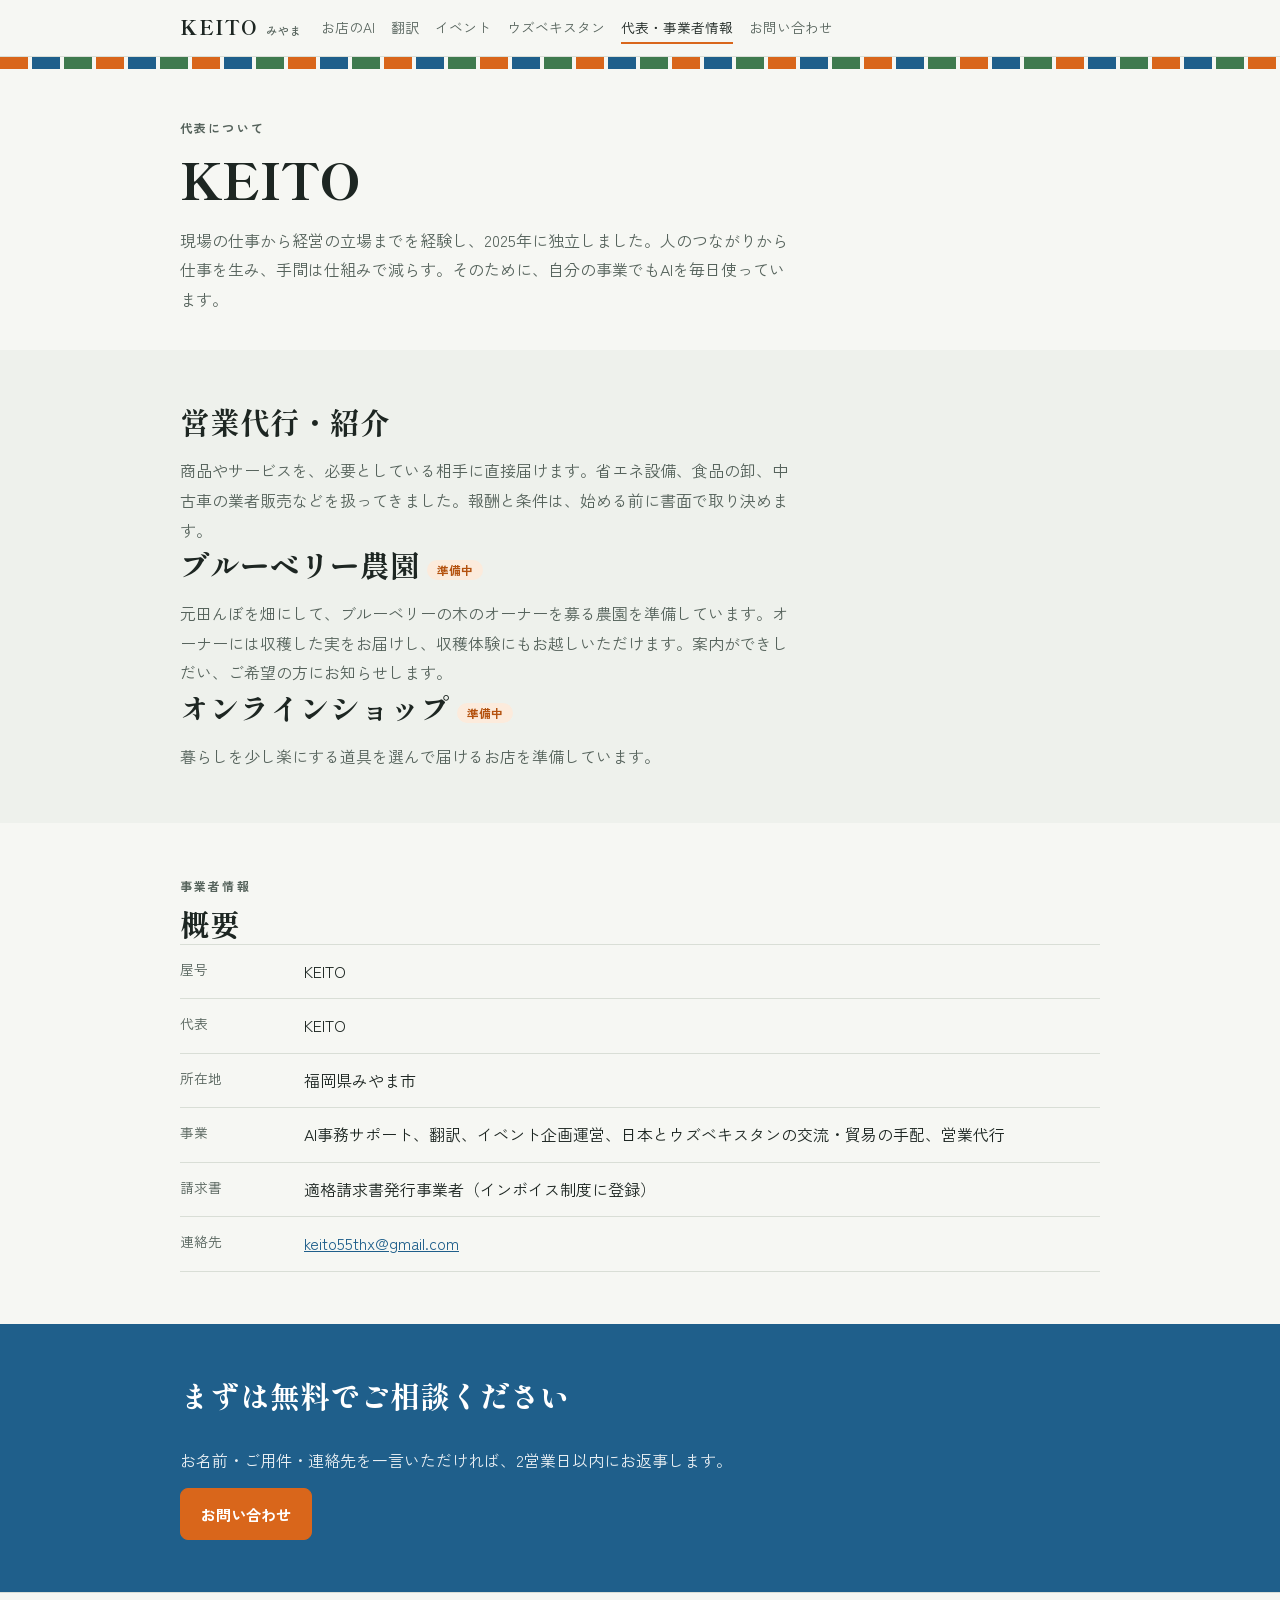
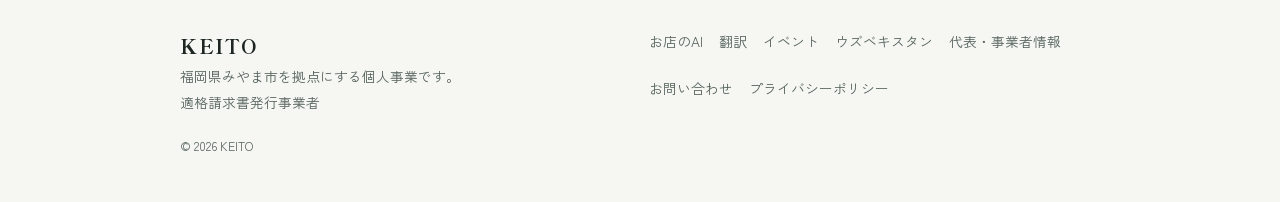
==== about/index.html @ c3bc124b "KEITO 公式サイトを公開（9ページ） Co-Authored-By: Claude Opus 5.5 <noreply@anthropic.com> Claude-Session: https:/" ====
<!doctype html>
<html lang="ja">
<head>
<meta charset="utf-8">
<meta name="viewport" content="width=device-width,initial-scale=1,viewport-fit=cover">
<title>代表・事業者情報 ｜ KEITO</title>
<meta name="claude:viewport-fit-sides" content="cover">
<meta name="description" content="KEITO（福岡県みやま市）の代表紹介と事業者情報。営業代行・紹介、準備中のブルーベリー農園とオンラインショップについて。">
<link rel="canonical" href="https://keito55thx-ai.github.io/about/">
<meta property="og:type" content="website">
<meta property="og:site_name" content="KEITO">
<meta property="og:title" content="代表・事業者情報 ｜ KEITO">
<meta property="og:description" content="KEITO（福岡県みやま市）の代表紹介と事業者情報。営業代行・紹介、準備中のブルーベリー農園とオンラインショップについて。">
<meta property="og:url" content="https://keito55thx-ai.github.io/about/">
<meta property="og:image" content="https://keito55thx-ai.github.io/assets/ogp.png">
<meta property="og:locale" content="ja_JP">
<meta name="twitter:card" content="summary_large_image">
<meta name="theme-color" content="#f6f7f3" media="(prefers-color-scheme: light)">
<meta name="theme-color" content="#141a17" media="(prefers-color-scheme: dark)">
<link rel="icon" href="../assets/favicon.svg" type="image/svg+xml">
<link rel="apple-touch-icon" href="../assets/apple-touch-icon.png">
<link rel="preconnect" href="https://fonts.googleapis.com">
<link rel="preconnect" href="https://fonts.gstatic.com" crossorigin>
<link rel="stylesheet" href="https://fonts.googleapis.com/css2?family=Shippori+Mincho+B1:wght@600;800&family=Zen+Kaku+Gothic+New:wght@400;500;700&display=swap">
<link rel="stylesheet" href="../assets/style.css">

</head>
<body>
<a class="skip" href="#main">本文へ</a>
<header class="bar gut"><div class="inner">
  <a class="logo" href="../">KEITO<span>みやま</span></a>
  <nav aria-label="サイトの案内"><a href="../ai/">お店のAI</a><a href="../translation/">翻訳</a><a href="../event/">イベント</a><a href="../uzbekistan/">ウズベキスタン</a><a href="../about/" aria-current="page">代表・事業者情報</a><a href="../contact/">お問い合わせ</a></nav>
</div></header>
<div class="band" aria-hidden="true"></div>
<main id="main">
<section class="pagehead"><div class="gut"><div class="inner"><p class="eyebrow">代表について</p><h1>KEITO</h1><p class="lead">現場の仕事から経営の立場までを経験し、2025年に独立しました。人のつながりから仕事を生み、手間は仕組みで減らす。そのために、自分の事業でもAIを毎日使っています。</p></div></div></section><section class="sec-alt"><div class="gut"><div class="inner"><h2 id="sales">営業代行・紹介</h2><p class="lead">商品やサービスを、必要としている相手に直接届けます。省エネ設備、食品の卸、中古車の業者販売などを扱ってきました。報酬と条件は、始める前に書面で取り決めます。</p><h2 id="farm">ブルーベリー農園 <span class="chip soon">準備中</span></h2><p class="lead">元田んぼを畑にして、ブルーベリーの木のオーナーを募る農園を準備しています。オーナーには収穫した実をお届けし、収穫体験にもお越しいただけます。案内ができしだい、ご希望の方にお知らせします。</p><h2 id="shop">オンラインショップ <span class="chip soon">準備中</span></h2><p class="lead">暮らしを少し楽にする道具を選んで届けるお店を準備しています。</p></div></div></section><section><div class="gut"><div class="inner"><p class="eyebrow">事業者情報</p><h2>概要</h2><dl class="table"><div><dt>屋号</dt><dd>KEITO</dd></div><div><dt>代表</dt><dd>KEITO</dd></div><div><dt>所在地</dt><dd>福岡県みやま市</dd></div><div><dt>事業</dt><dd>AI事務サポート、翻訳、イベント企画運営、日本とウズベキスタンの交流・貿易の手配、営業代行</dd></div><div><dt>請求書</dt><dd>適格請求書発行事業者（インボイス制度に登録）</dd></div><div><dt>連絡先</dt><dd><a href="mailto:keito55thx@gmail.com?subject=%E3%81%8A%E5%95%8F%E3%81%84%E5%90%88%E3%82%8F%E3%81%9B">keito55thx@gmail.com</a></dd></div></dl></div></div></section><section class="sec-cta"><div class="gut"><div class="inner"><div class="cta"><h2>まずは無料でご相談ください</h2><p>お名前・ご用件・連絡先を一言いただければ、2営業日以内にお返事します。</p><a class="btn solid" href="../contact/">お問い合わせ</a></div></div></div></section>
</main>
<footer class="foot gut"><div class="inner">
  <div class="foot-grid">
    <div><p class="foot-logo">KEITO</p><p>福岡県みやま市を拠点にする個人事業です。<br>適格請求書発行事業者</p></div>
    <nav aria-label="フッターの案内"><a href="../ai/">お店のAI</a><a href="../translation/">翻訳</a><a href="../event/">イベント</a><a href="../uzbekistan/">ウズベキスタン</a><a href="../about/" aria-current="page">代表・事業者情報</a><a href="../contact/">お問い合わせ</a><a href="../privacy/">プライバシーポリシー</a></nav>
  </div>
  <p class="copy">© 2026 KEITO</p>
</div></footer>
</body>
</html>
---- assets/style.css ----
/* Layout: 片側に寄せた読み物の列。上に三色の帯（みかん・タイルの青・葉）、事業ごとにページを分ける */
:root{
  --paper:#f6f7f3; --surface:#ffffff; --alt:#eef1ec; --ink:#1d2622; --muted:#56635c; --line:#d9ded6;
  --mikan:#d9661b; --mikan-ink:#b4520f; --mikan-soft:#fcebdc; --tile:#1f5f8b; --tile-soft:#e2edf5; --leaf:#3f7a4e;
  --font-display:"Shippori Mincho B1","Hiragino Mincho ProN","Yu Mincho",serif;
  --font-body:"Zen Kaku Gothic New","Hiragino Sans","Noto Sans JP",system-ui,sans-serif;
}
@media (prefers-color-scheme: dark){:root:not([data-theme="light"]){
  --paper:#141a17; --surface:#1c2420; --alt:#18201c; --ink:#e9eee9; --muted:#a3b0a8; --line:#2e3a34;
  --mikan:#f39248; --mikan-ink:#f6a465; --mikan-soft:#3a2716; --tile:#7db3dd; --tile-soft:#1a2a37; --leaf:#7fbf8e; color-scheme:dark}}
:root[data-theme="dark"]{
  --paper:#141a17; --surface:#1c2420; --alt:#18201c; --ink:#e9eee9; --muted:#a3b0a8; --line:#2e3a34;
  --mikan:#f39248; --mikan-ink:#f6a465; --mikan-soft:#3a2716; --tile:#7db3dd; --tile-soft:#1a2a37; --leaf:#7fbf8e; color-scheme:dark}
*,*::before,*::after{box-sizing:border-box}
:root{padding-top:env(safe-area-inset-top,0px);padding-bottom:env(safe-area-inset-bottom,0px)}
html{scroll-behavior:smooth;-webkit-text-size-adjust:100%}
@media (prefers-reduced-motion:reduce){html{scroll-behavior:auto}}
body{margin:0;background:var(--paper);color:var(--ink);font-family:var(--font-body);font-size:16px;line-height:1.85}
img{max-width:100%;height:auto}
.gut{padding-left:max(16px,env(safe-area-inset-left,0px));padding-right:max(16px,env(safe-area-inset-right,0px))}
.inner{max-width:920px;margin:0 auto}
h1,h2,h3{font-family:var(--font-display);font-weight:800;text-wrap:balance;margin:0;line-height:1.35}
h1{font-size:clamp(1.9rem,6.2vw,3.1rem)}
h2{font-size:clamp(1.35rem,4.2vw,1.85rem)}
h3{font-size:1.1rem}
p{margin:0}
a{color:var(--tile)}
a:focus-visible,summary:focus-visible{outline:2px solid var(--mikan);outline-offset:3px;border-radius:4px}
.skip{position:absolute;left:-9999px}
.skip:focus{left:16px;top:16px;z-index:20;background:var(--surface);padding:8px 12px}
.eyebrow{font-size:.75rem;letter-spacing:.18em;font-weight:700;color:var(--muted);margin-bottom:6px}
.lead{max-width:38em;color:var(--muted);margin-top:14px}
.note{font-size:.84rem;color:var(--muted);margin-top:10px}
/* bar */
.bar{position:sticky;top:env(safe-area-inset-top,0px);z-index:5;background:var(--paper);border-bottom:1px solid var(--line)}
body::before{content:"";position:fixed;inset:0 0 auto;height:env(safe-area-inset-top,0px);z-index:10;background:var(--paper)}
.bar .inner{display:flex;align-items:center;gap:18px;padding-block:10px;overflow-x:auto;scrollbar-width:none}
.bar .inner::-webkit-scrollbar{display:none}
.logo{font-family:var(--font-display);font-weight:800;font-size:1.2rem;letter-spacing:.08em;color:var(--ink);text-decoration:none;white-space:nowrap}
.logo span{font-family:var(--font-body);font-size:.68rem;letter-spacing:.12em;color:var(--muted);margin-left:8px;font-weight:500}
.bar nav{display:flex;gap:16px;font-size:.86rem;white-space:nowrap}
.bar nav a{color:var(--muted);text-decoration:none;padding-block:4px}
.bar nav a[aria-current="page"]{color:var(--ink);box-shadow:inset 0 -2px 0 var(--mikan)}
.band{height:12px;background:repeating-linear-gradient(90deg,var(--mikan) 0 28px,var(--paper) 28px 32px,var(--tile) 32px 60px,var(--paper) 60px 64px,var(--leaf) 64px 92px,var(--paper) 92px 96px)}
/* sections */
section{padding-block:52px}
.sec-alt{background:var(--alt)}
section h2+*{margin-top:18px}
.hero{padding-block:56px 48px}
.hero h1 .m{color:var(--mikan)}
.hero h1 .t{color:var(--tile)}
.actions{display:flex;flex-wrap:wrap;gap:10px;margin-top:26px}
.btn{display:inline-flex;align-items:center;justify-content:center;gap:6px;font-weight:700;font-size:.95rem;text-decoration:none;border:1.5px solid var(--mikan-ink);color:var(--mikan-ink);background:transparent;border-radius:8px;padding:11px 20px;min-height:44px}
.btn.solid{background:var(--mikan);border-color:var(--mikan);color:#fff}
@media (prefers-color-scheme: dark){:root:not([data-theme="light"]) .btn.solid{color:#1b1209}}
:root[data-theme="dark"] .btn.solid{color:#1b1209}
.btn.wide{width:100%;justify-content:flex-start;background:var(--surface)}
.facts{display:grid;grid-template-columns:repeat(3,minmax(0,1fr));gap:10px;margin:34px 0 0;max-width:640px}
.facts div{border-top:2px solid var(--ink);padding-top:8px;min-width:0}
.facts dt{font-size:.72rem;letter-spacing:.12em;color:var(--muted);font-weight:700}
.facts dd{margin:2px 0 0;font-weight:700;font-size:.95rem}
@media (max-width:420px){.facts{grid-template-columns:1fr}}
.pagehead{padding-block:48px 36px}
/* cards */
.cards{display:grid;grid-template-columns:repeat(auto-fit,minmax(min(100%,270px),1fr));gap:12px}
.card{display:flex;flex-direction:column;gap:8px;text-decoration:none;color:var(--ink);background:var(--surface);border:1px solid var(--line);border-radius:12px;padding:20px 18px;min-width:0;transition:border-color .2s,transform .2s}
.card:hover{border-color:var(--mikan)}
@media (prefers-reduced-motion:no-preference){.card:hover{transform:translateY(-2px)}}
.card .no{font-family:var(--font-display);font-weight:800;color:var(--mikan);font-size:1rem}
.card p{color:var(--muted);font-size:.92rem;flex:1}
.chip{display:inline-block;width:fit-content;font-size:.74rem;font-weight:700;border-radius:99px;padding:2px 10px;background:var(--tile-soft);color:var(--tile)}
.chip.soon{background:var(--mikan-soft);color:var(--mikan-ink);font-family:var(--font-body);vertical-align:middle}
/* steps */
.steps{list-style:none;margin:0;padding:0;display:grid;gap:10px;counter-reset:s;grid-template-columns:repeat(auto-fit,minmax(min(100%,200px),1fr))}
.steps li{counter-increment:s;background:var(--surface);border:1px solid var(--line);border-radius:10px;padding:16px;display:flex;flex-direction:column;gap:4px;min-width:0}
.steps li::before{content:counter(s);font-family:var(--font-display);font-weight:800;color:var(--tile);font-size:1.3rem;line-height:1}
.steps span{color:var(--muted);font-size:.9rem}
/* news */
.news{list-style:none;margin:0;padding:0}
.news li{display:grid;grid-template-columns:7.5em 1fr;gap:12px;padding:12px 0;border-bottom:1px solid var(--line)}
.news time{font-variant-numeric:tabular-nums;color:var(--muted);font-size:.9rem}
@media (max-width:420px){.news li{grid-template-columns:1fr;gap:0}}
/* points */
.points{list-style:none;margin:0;padding:0;display:grid;gap:10px;grid-template-columns:repeat(auto-fit,minmax(min(100%,250px),1fr))}
.points li{background:var(--surface);border:1px solid var(--line);border-radius:10px;padding:16px 18px;min-width:0}
.points li strong{display:block;margin-bottom:2px}
.tags{list-style:none;margin:0;padding:0;display:flex;flex-wrap:wrap;gap:8px}
.tags li{border:1px solid var(--line);background:var(--surface);border-radius:99px;padding:6px 16px;font-weight:700}
/* ledger */
.ledger-wrap{overflow-x:auto}
.ledger{width:100%;border-collapse:collapse;font-size:.93rem;background:var(--surface);border-radius:10px}
.ledger th,.ledger td{text-align:left;padding:12px 10px;border-bottom:1px solid var(--line);vertical-align:top}
.ledger th{font-size:.72rem;letter-spacing:.1em;color:var(--muted);font-weight:700}
.ledger td.yen{white-space:nowrap;font-variant-numeric:tabular-nums;font-weight:700}
.ledger td:first-child{font-weight:700;min-width:8em}
/* faq */
.faq{display:grid;gap:8px}
.faq details{background:var(--surface);border:1px solid var(--line);border-radius:10px;padding:14px 16px}
.faq summary{cursor:pointer;font-weight:700}
.faq p{margin-top:8px;color:var(--muted)}
/* split / box */
.split{display:grid;gap:12px;grid-template-columns:repeat(auto-fit,minmax(min(100%,280px),1fr))}
.box{background:var(--surface);border:1px solid var(--line);border-radius:12px;padding:20px 18px;display:flex;flex-direction:column;gap:10px;min-width:0}
.next h2{font-size:clamp(1.5rem,5vw,2.2rem)}
.ru{display:grid;gap:12px}
/* tables */
.table{margin:0;display:grid;border-top:1px solid var(--line)}
.table div{display:grid;grid-template-columns:7em 1fr;gap:12px;padding:12px 0;border-bottom:1px solid var(--line)}
.table dt{color:var(--muted);font-size:.86rem}
.table dd{margin:0;min-width:0;overflow-wrap:anywhere}
.buttons{display:grid;gap:8px;margin-bottom:26px}
.prose{max-width:40em;display:grid;gap:10px}
.prose h2{font-size:1.1rem;margin-top:12px}
/* cta */
.sec-cta{background:var(--tile);color:#fff}
.cta{display:grid;gap:12px}
.cta p{opacity:.9}
.sec-cta .btn.solid{width:fit-content}
@media (prefers-color-scheme: dark){:root:not([data-theme="light"]) .sec-cta{background:var(--tile-soft);color:var(--ink)}}
:root[data-theme="dark"] .sec-cta{background:var(--tile-soft);color:var(--ink)}
/* footer */
.foot{padding-block:36px 44px;border-top:1px solid var(--line);font-size:.86rem;color:var(--muted)}
.foot-grid{display:grid;gap:18px;grid-template-columns:repeat(auto-fit,minmax(min(100%,260px),1fr))}
.foot-logo{font-family:var(--font-display);font-weight:800;font-size:1.2rem;color:var(--ink);letter-spacing:.08em}
.foot nav{display:flex;flex-wrap:wrap;gap:8px 16px}
.foot nav a{color:var(--muted);text-decoration:none}
.copy{margin-top:20px;font-size:.78rem}
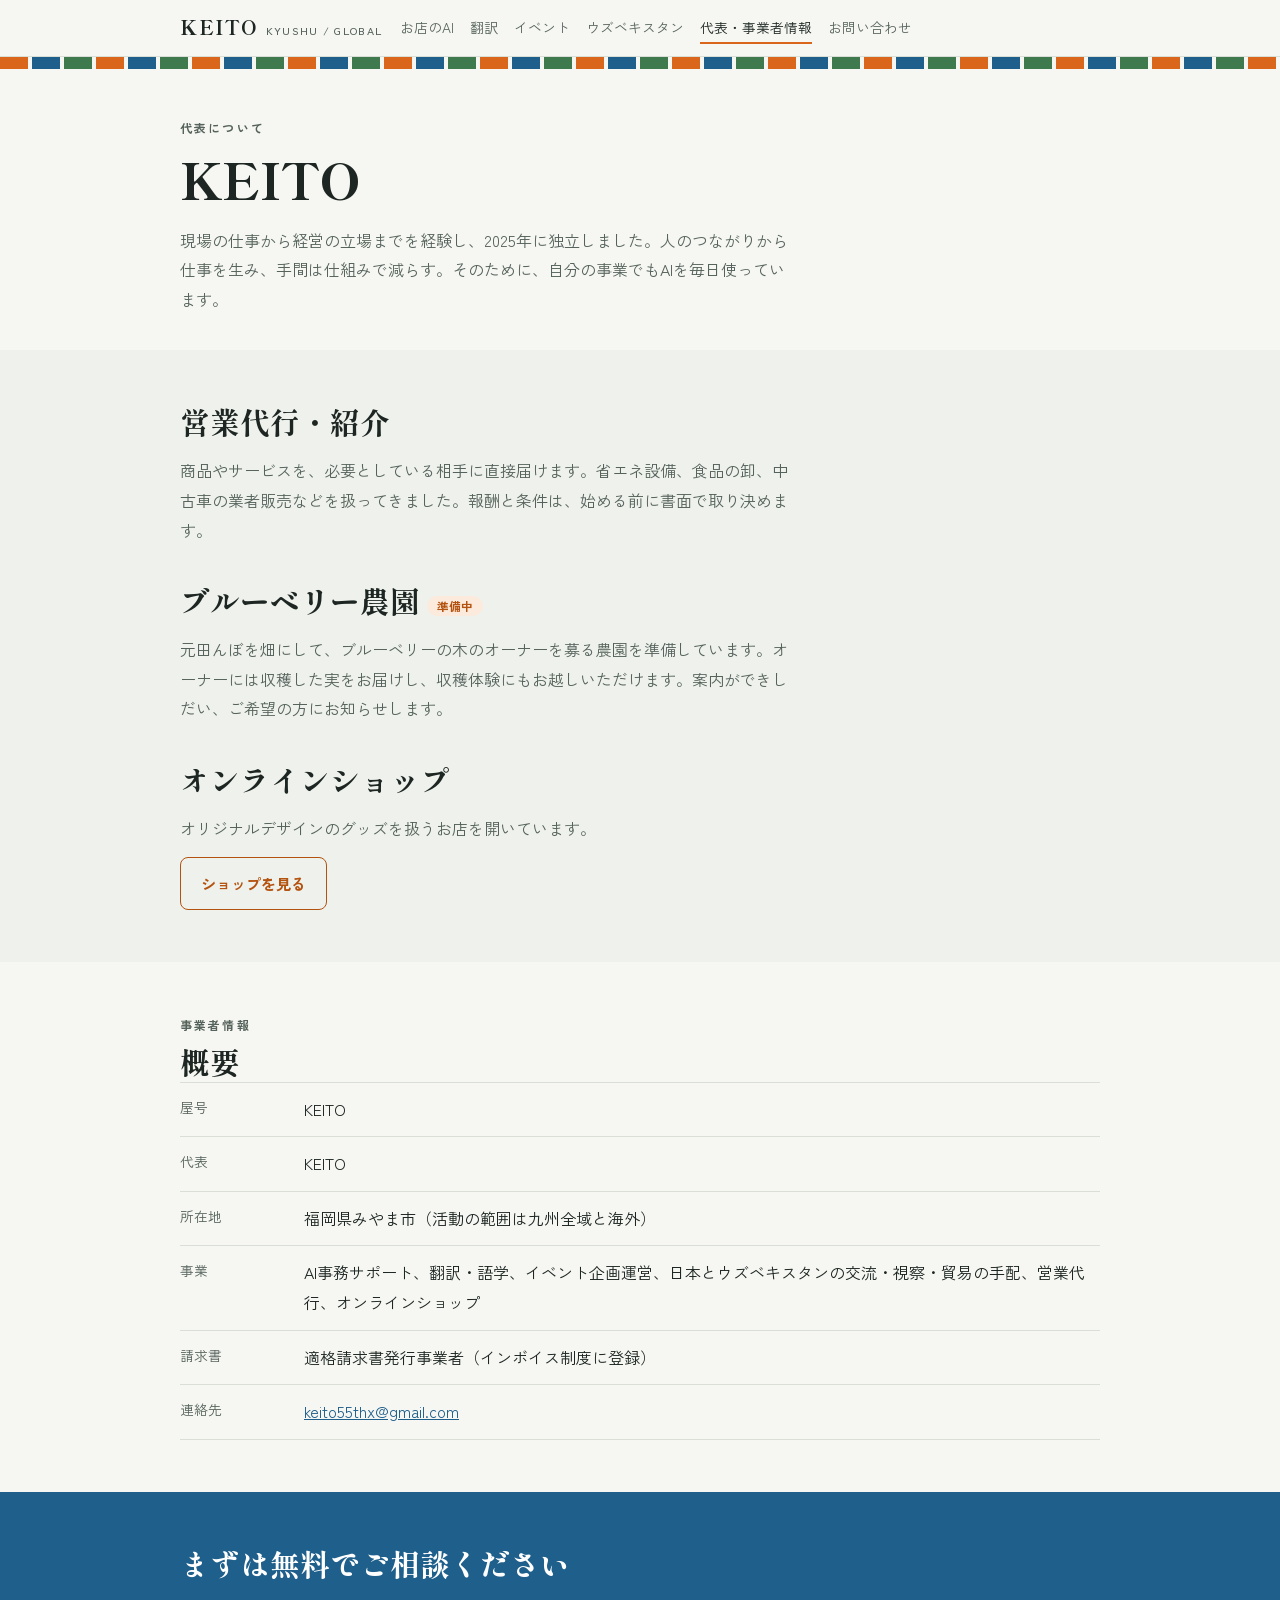
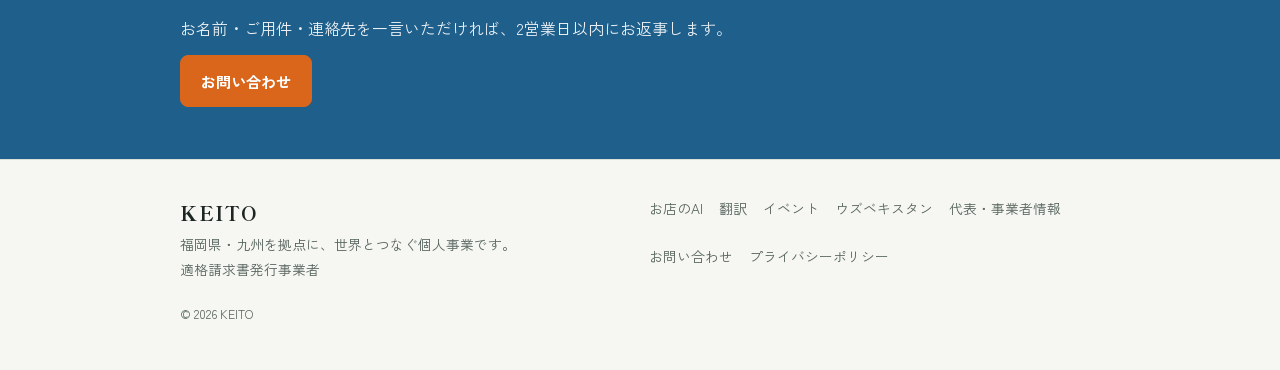
==== commit 8b67c0fa: "ホームページ更新: KEITO KYUSHU/GLOBAL、拠点を福岡県／九州に、オンラインショップ連携、ウズベキスタン現地視察・観光、韓国語・ポルトガル語と語学キット・オンライン講師、AI事務の対応" ====
--- a/about/index.html
+++ b/about/index.html
@@ -5,12 +5,12 @@
 <meta name="viewport" content="width=device-width,initial-scale=1,viewport-fit=cover">
 <title>代表・事業者情報 ｜ KEITO</title>
 <meta name="claude:viewport-fit-sides" content="cover">
-<meta name="description" content="KEITO（福岡県みやま市）の代表紹介と事業者情報。営業代行・紹介、準備中のブルーベリー農園とオンラインショップについて。">
+<meta name="description" content="KEITO（福岡県・九州）の代表紹介と事業者情報。営業代行・紹介、準備中のブルーベリー農園、オンラインショップについて。">
 <link rel="canonical" href="https://keito55thx-ai.github.io/about/">
 <meta property="og:type" content="website">
 <meta property="og:site_name" content="KEITO">
 <meta property="og:title" content="代表・事業者情報 ｜ KEITO">
-<meta property="og:description" content="KEITO（福岡県みやま市）の代表紹介と事業者情報。営業代行・紹介、準備中のブルーベリー農園とオンラインショップについて。">
+<meta property="og:description" content="KEITO（福岡県・九州）の代表紹介と事業者情報。営業代行・紹介、準備中のブルーベリー農園、オンラインショップについて。">
 <meta property="og:url" content="https://keito55thx-ai.github.io/about/">
 <meta property="og:image" content="https://keito55thx-ai.github.io/assets/ogp.png">
 <meta property="og:locale" content="ja_JP">
@@ -28,16 +28,16 @@
 <body>
 <a class="skip" href="#main">本文へ</a>
 <header class="bar gut"><div class="inner">
-  <a class="logo" href="../">KEITO<span>みやま</span></a>
+  <a class="logo" href="../">KEITO<span>KYUSHU / GLOBAL</span></a>
   <nav aria-label="サイトの案内"><a href="../ai/">お店のAI</a><a href="../translation/">翻訳</a><a href="../event/">イベント</a><a href="../uzbekistan/">ウズベキスタン</a><a href="../about/" aria-current="page">代表・事業者情報</a><a href="../contact/">お問い合わせ</a></nav>
 </div></header>
 <div class="band" aria-hidden="true"></div>
 <main id="main">
-<section class="pagehead"><div class="gut"><div class="inner"><p class="eyebrow">代表について</p><h1>KEITO</h1><p class="lead">現場の仕事から経営の立場までを経験し、2025年に独立しました。人のつながりから仕事を生み、手間は仕組みで減らす。そのために、自分の事業でもAIを毎日使っています。</p></div></div></section><section class="sec-alt"><div class="gut"><div class="inner"><h2 id="sales">営業代行・紹介</h2><p class="lead">商品やサービスを、必要としている相手に直接届けます。省エネ設備、食品の卸、中古車の業者販売などを扱ってきました。報酬と条件は、始める前に書面で取り決めます。</p><h2 id="farm">ブルーベリー農園 <span class="chip soon">準備中</span></h2><p class="lead">元田んぼを畑にして、ブルーベリーの木のオーナーを募る農園を準備しています。オーナーには収穫した実をお届けし、収穫体験にもお越しいただけます。案内ができしだい、ご希望の方にお知らせします。</p><h2 id="shop">オンラインショップ <span class="chip soon">準備中</span></h2><p class="lead">暮らしを少し楽にする道具を選んで届けるお店を準備しています。</p></div></div></section><section><div class="gut"><div class="inner"><p class="eyebrow">事業者情報</p><h2>概要</h2><dl class="table"><div><dt>屋号</dt><dd>KEITO</dd></div><div><dt>代表</dt><dd>KEITO</dd></div><div><dt>所在地</dt><dd>福岡県みやま市</dd></div><div><dt>事業</dt><dd>AI事務サポート、翻訳、イベント企画運営、日本とウズベキスタンの交流・貿易の手配、営業代行</dd></div><div><dt>請求書</dt><dd>適格請求書発行事業者（インボイス制度に登録）</dd></div><div><dt>連絡先</dt><dd><a href="mailto:keito55thx@gmail.com?subject=%E3%81%8A%E5%95%8F%E3%81%84%E5%90%88%E3%82%8F%E3%81%9B">keito55thx@gmail.com</a></dd></div></dl></div></div></section><section class="sec-cta"><div class="gut"><div class="inner"><div class="cta"><h2>まずは無料でご相談ください</h2><p>お名前・ご用件・連絡先を一言いただければ、2営業日以内にお返事します。</p><a class="btn solid" href="../contact/">お問い合わせ</a></div></div></div></section>
+<section class="pagehead"><div class="gut"><div class="inner"><p class="eyebrow">代表について</p><h1>KEITO</h1><p class="lead">現場の仕事から経営の立場までを経験し、2025年に独立しました。人のつながりから仕事を生み、手間は仕組みで減らす。そのために、自分の事業でもAIを毎日使っています。</p></div></div></section><section class="sec-alt"><div class="gut"><div class="inner"><h2 id="sales">営業代行・紹介</h2><p class="lead">商品やサービスを、必要としている相手に直接届けます。省エネ設備、食品の卸、中古車の業者販売などを扱ってきました。報酬と条件は、始める前に書面で取り決めます。</p><h2 id="farm">ブルーベリー農園 <span class="chip soon">準備中</span></h2><p class="lead">元田んぼを畑にして、ブルーベリーの木のオーナーを募る農園を準備しています。オーナーには収穫した実をお届けし、収穫体験にもお越しいただけます。案内ができしだい、ご希望の方にお知らせします。</p><h2 id="shop">オンラインショップ</h2><p class="lead">オリジナルデザインのグッズを扱うお店を開いています。</p><p style="margin-top:14px"><a class="btn" href="https://keito420asanoha.paintory.com/" target="_blank" rel="noopener">ショップを見る</a></p></div></div></section><section><div class="gut"><div class="inner"><p class="eyebrow">事業者情報</p><h2>概要</h2><dl class="table"><div><dt>屋号</dt><dd>KEITO</dd></div><div><dt>代表</dt><dd>KEITO</dd></div><div><dt>所在地</dt><dd>福岡県みやま市（活動の範囲は九州全域と海外）</dd></div><div><dt>事業</dt><dd>AI事務サポート、翻訳・語学、イベント企画運営、日本とウズベキスタンの交流・視察・貿易の手配、営業代行、オンラインショップ</dd></div><div><dt>請求書</dt><dd>適格請求書発行事業者（インボイス制度に登録）</dd></div><div><dt>連絡先</dt><dd><a href="mailto:keito55thx@gmail.com?subject=%E3%81%8A%E5%95%8F%E3%81%84%E5%90%88%E3%82%8F%E3%81%9B">keito55thx@gmail.com</a></dd></div></dl></div></div></section><section class="sec-cta"><div class="gut"><div class="inner"><div class="cta"><h2>まずは無料でご相談ください</h2><p>お名前・ご用件・連絡先を一言いただければ、2営業日以内にお返事します。</p><a class="btn solid" href="../contact/">お問い合わせ</a></div></div></div></section>
 </main>
 <footer class="foot gut"><div class="inner">
   <div class="foot-grid">
-    <div><p class="foot-logo">KEITO</p><p>福岡県みやま市を拠点にする個人事業です。<br>適格請求書発行事業者</p></div>
+    <div><p class="foot-logo">KEITO</p><p>福岡県・九州を拠点に、世界とつなぐ個人事業です。<br>適格請求書発行事業者</p></div>
     <nav aria-label="フッターの案内"><a href="../ai/">お店のAI</a><a href="../translation/">翻訳</a><a href="../event/">イベント</a><a href="../uzbekistan/">ウズベキスタン</a><a href="../about/" aria-current="page">代表・事業者情報</a><a href="../contact/">お問い合わせ</a><a href="../privacy/">プライバシーポリシー</a></nav>
   </div>
   <p class="copy">© 2026 KEITO</p>
--- a/assets/style.css
+++ b/assets/style.css
@@ -111,6 +111,7 @@
 .buttons{display:grid;gap:8px;margin-bottom:26px}
 .prose{max-width:40em;display:grid;gap:10px}
 .prose h2{font-size:1.1rem;margin-top:12px}
+.lead+h2{margin-top:36px}
 /* cta */
 .sec-cta{background:var(--tile);color:#fff}
 .cta{display:grid;gap:12px}
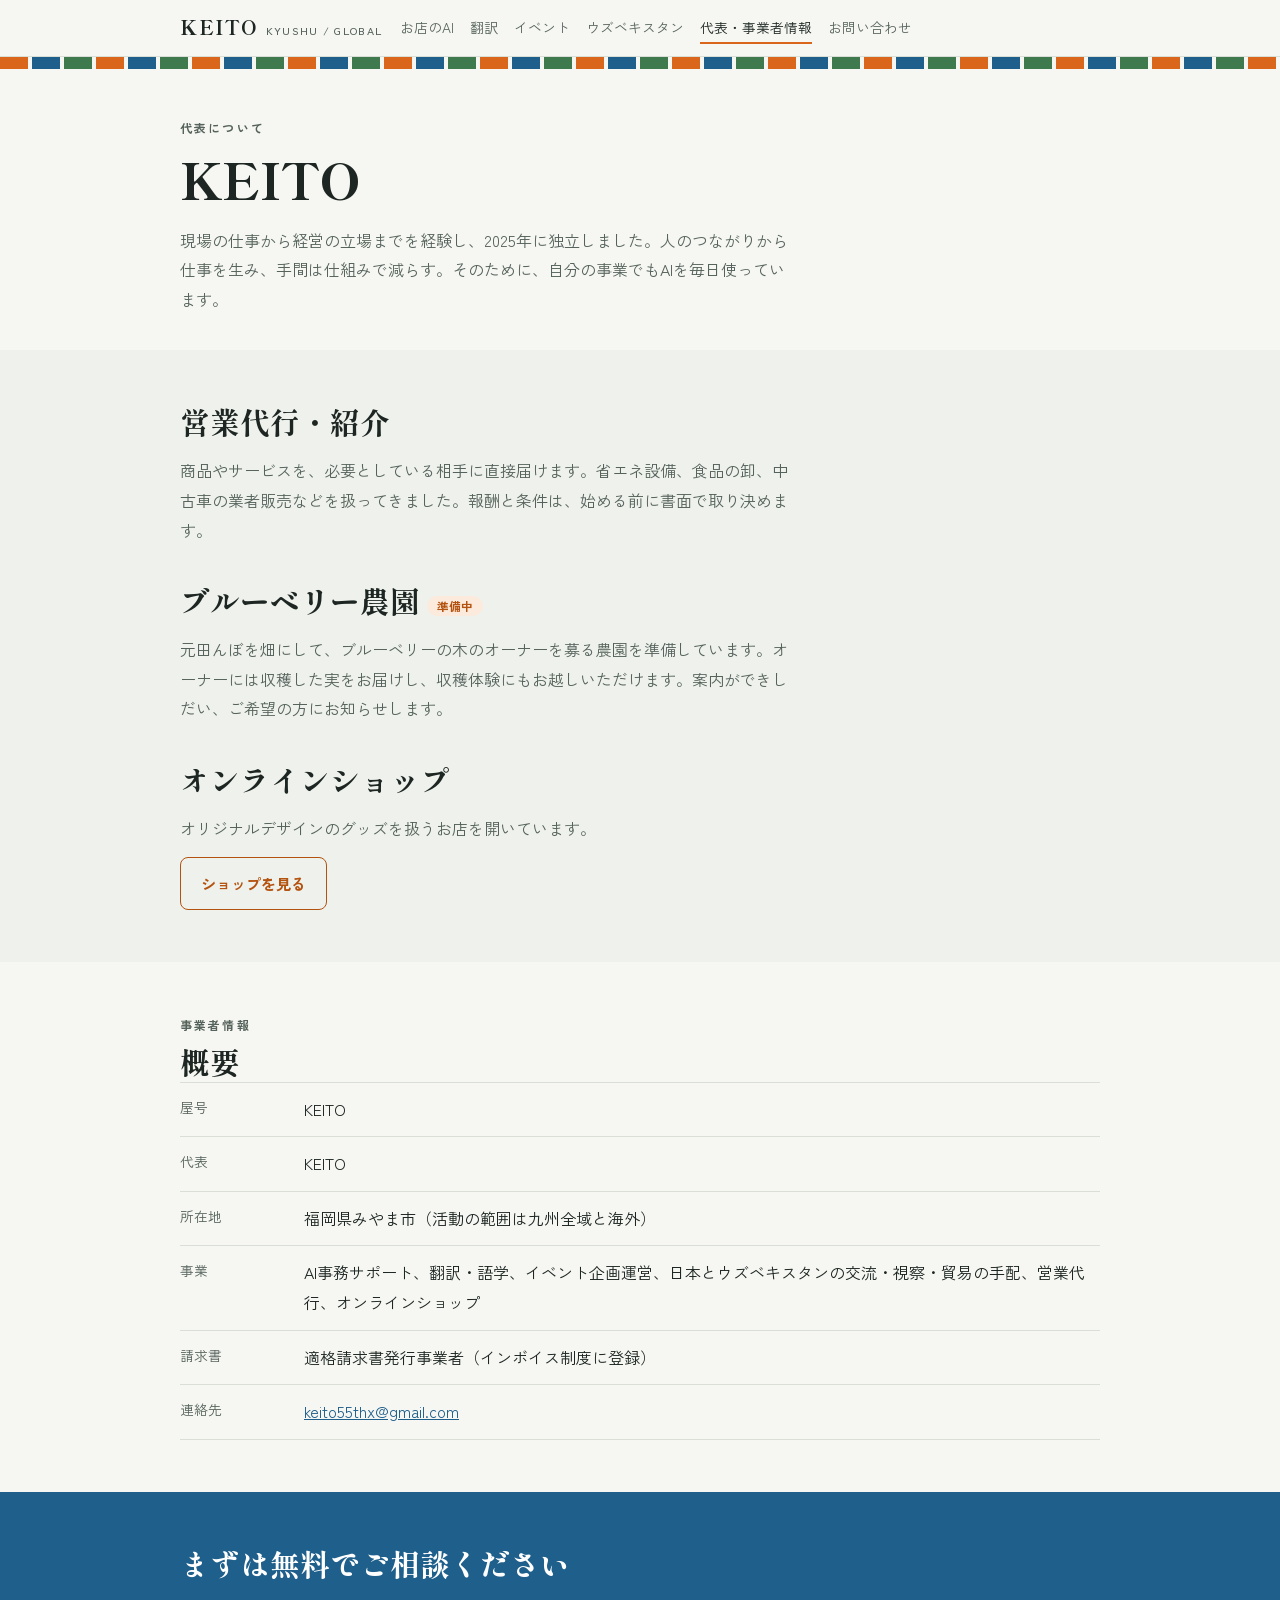
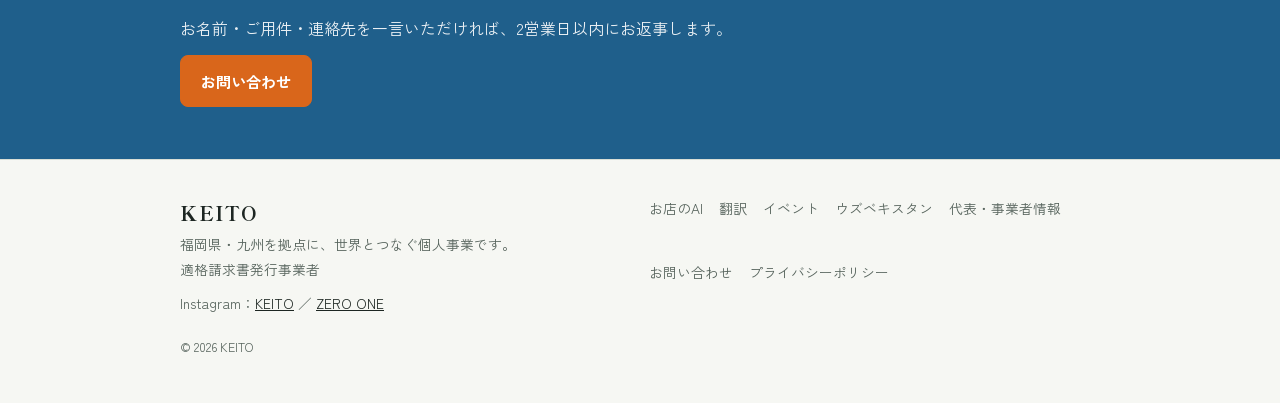
==== commit b1e617c6: "AI活用研修とパン生地卸のご案内を追加、ZERO ONE の Instagram へのリンクを整理 Co-Authored-By: Claude Opus 5.5 <noreply@anthropic" ====
--- a/about/index.html
+++ b/about/index.html
@@ -37,7 +37,7 @@
 </main>
 <footer class="foot gut"><div class="inner">
   <div class="foot-grid">
-    <div><p class="foot-logo">KEITO</p><p>福岡県・九州を拠点に、世界とつなぐ個人事業です。<br>適格請求書発行事業者</p></div>
+    <div><p class="foot-logo">KEITO</p><p>福岡県・九州を拠点に、世界とつなぐ個人事業です。<br>適格請求書発行事業者</p><p class="foot-sns">Instagram：<a href="https://www.instagram.com/ktoisnotatail/" target="_blank" rel="noopener">KEITO</a> ／ <a href="https://www.instagram.com/zero1.iyhiah/" target="_blank" rel="noopener">ZERO ONE</a></p></div>
     <nav aria-label="フッターの案内"><a href="../ai/">お店のAI</a><a href="../translation/">翻訳</a><a href="../event/">イベント</a><a href="../uzbekistan/">ウズベキスタン</a><a href="../about/" aria-current="page">代表・事業者情報</a><a href="../contact/">お問い合わせ</a><a href="../privacy/">プライバシーポリシー</a></nav>
   </div>
   <p class="copy">© 2026 KEITO</p>
--- a/assets/style.css
+++ b/assets/style.css
@@ -84,6 +84,7 @@
 .points{list-style:none;margin:0;padding:0;display:grid;gap:10px;grid-template-columns:repeat(auto-fit,minmax(min(100%,250px),1fr))}
 .points li{background:var(--surface);border:1px solid var(--line);border-radius:10px;padding:16px 18px;min-width:0}
 .points li strong{display:block;margin-bottom:2px}
+.plain{margin:0;padding-left:1.2em;display:grid;gap:6px}
 .tags{list-style:none;margin:0;padding:0;display:flex;flex-wrap:wrap;gap:8px}
 .tags li{border:1px solid var(--line);background:var(--surface);border-radius:99px;padding:6px 16px;font-weight:700}
 /* ledger */
@@ -124,5 +125,11 @@
 .foot-grid{display:grid;gap:18px;grid-template-columns:repeat(auto-fit,minmax(min(100%,260px),1fr))}
 .foot-logo{font-family:var(--font-display);font-weight:800;font-size:1.2rem;color:var(--ink);letter-spacing:.08em}
 .foot nav{display:flex;flex-wrap:wrap;gap:8px 16px}
+.foot-sns{margin-top:8px}
+.foot-sns a{color:var(--ink)}
+.lineup{display:grid;gap:10px;grid-template-columns:repeat(auto-fit,minmax(min(100%,150px),1fr));margin:0;padding:0;list-style:none}
+.lineup li{background:var(--surface);border:1px solid var(--line);border-radius:10px;padding:16px 18px;min-width:0}
+.lineup b{display:block;font-family:var(--font-display);font-size:1.9rem;line-height:1.2}
+.lineup small{display:block;color:var(--muted);font-size:.8rem;margin-top:4px}
 .foot nav a{color:var(--muted);text-decoration:none}
 .copy{margin-top:20px;font-size:.78rem}
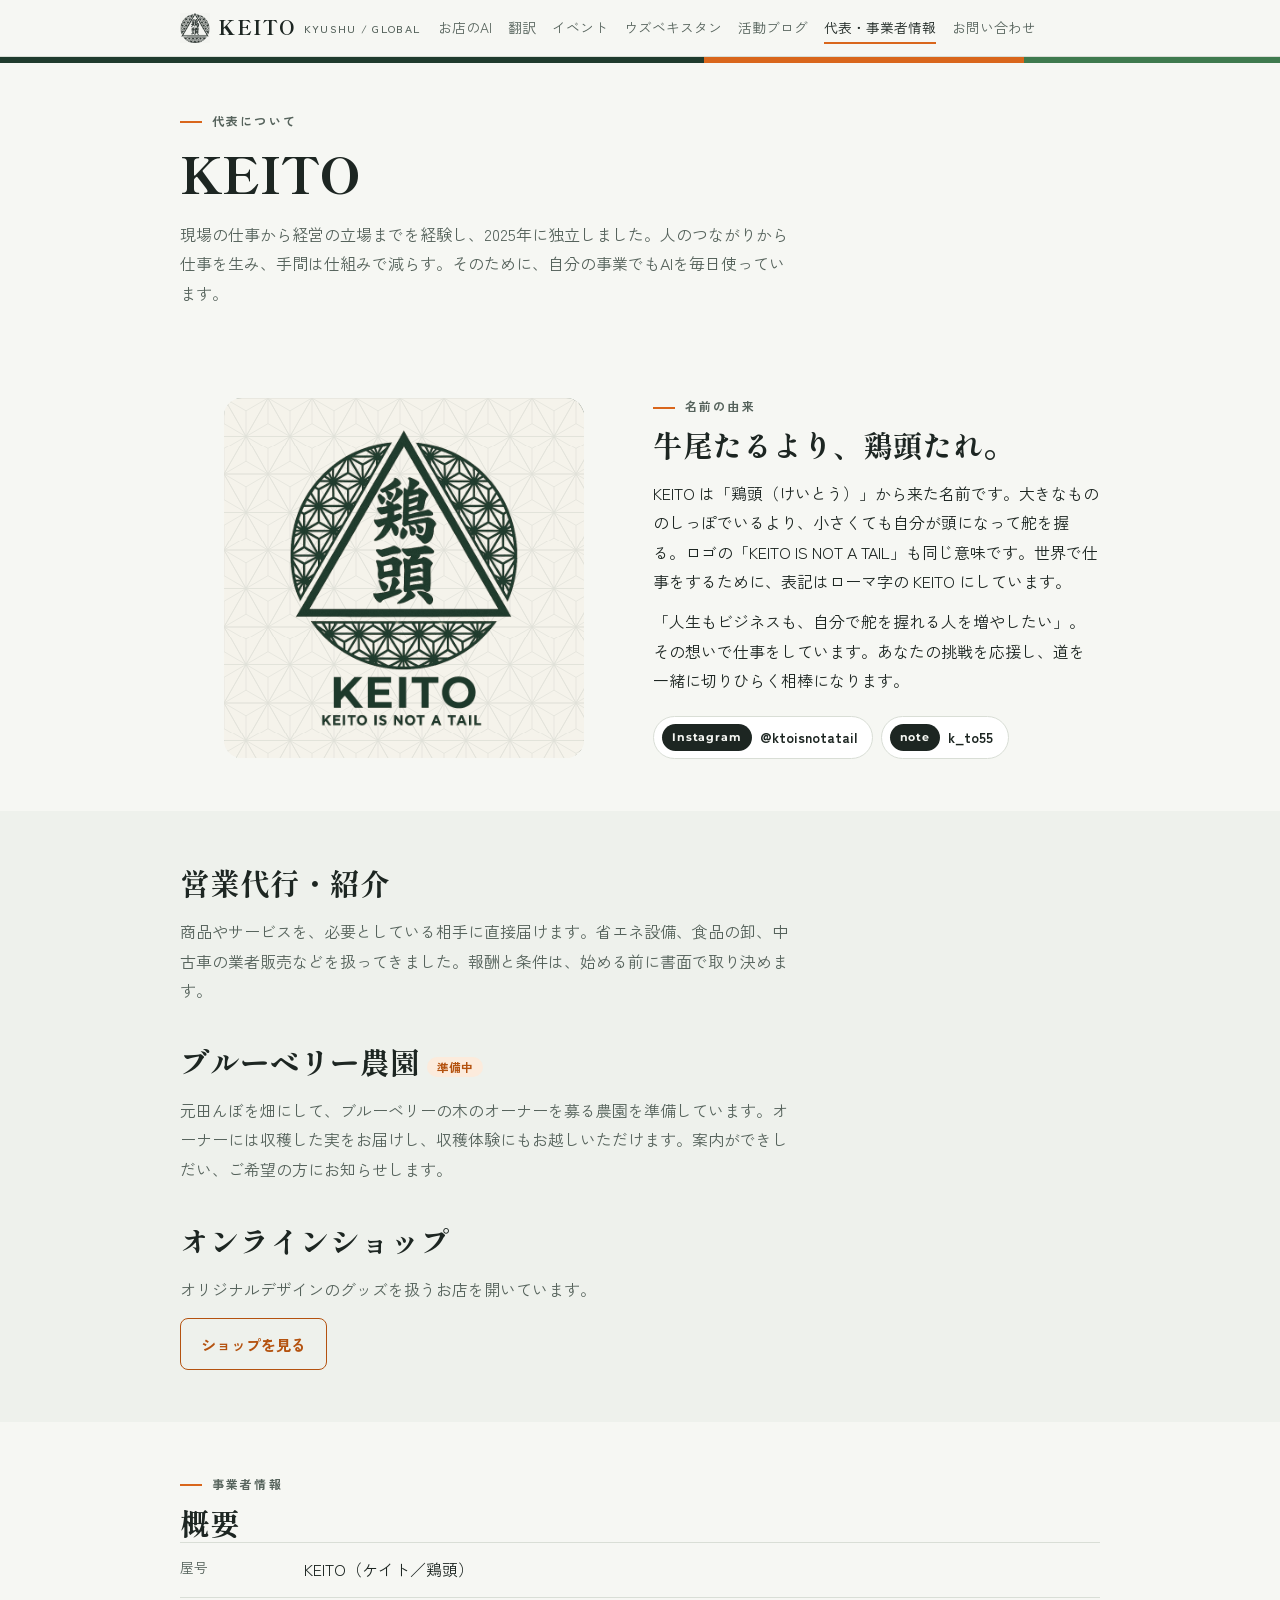
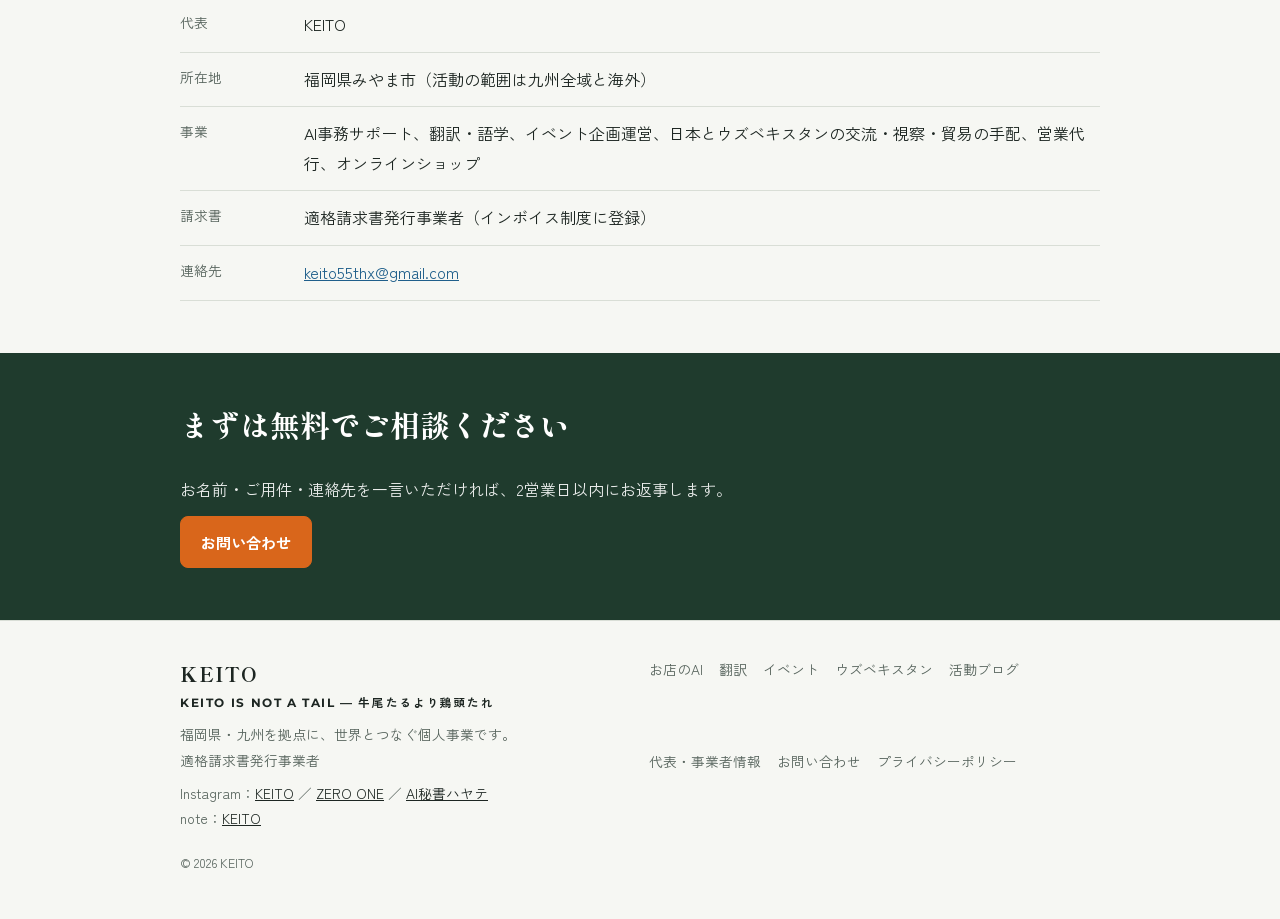
==== commit 5eae0e83: "ホームページを作り直し: ロゴを KEITO に、事業ごとの色、ロゴが飛び出す演出、長崎スタジアムシティの案内、活動ブログ、検索用タイトル Co-Authored-By: Claude Fable 5" ====
--- a/about/index.html
+++ b/about/index.html
@@ -4,6 +4,7 @@
 <meta charset="utf-8">
 <meta name="viewport" content="width=device-width,initial-scale=1,viewport-fit=cover">
 <title>代表・事業者情報 ｜ KEITO</title>
+<meta name="google-site-verification" content="VZI8KZtmXzknJhedFPaWdhV9jfp2oQwo4rpci6mWn_s">
 <meta name="claude:viewport-fit-sides" content="cover">
 <meta name="description" content="KEITO（福岡県・九州）の代表紹介と事業者情報。営業代行・紹介、準備中のブルーベリー農園、オンラインショップについて。">
 <link rel="canonical" href="https://keito55thx-ai.github.io/about/">
@@ -21,24 +22,26 @@
 <link rel="apple-touch-icon" href="../assets/apple-touch-icon.png">
 <link rel="preconnect" href="https://fonts.googleapis.com">
 <link rel="preconnect" href="https://fonts.gstatic.com" crossorigin>
-<link rel="stylesheet" href="https://fonts.googleapis.com/css2?family=Shippori+Mincho+B1:wght@600;800&family=Zen+Kaku+Gothic+New:wght@400;500;700&display=swap">
+<link rel="stylesheet" href="https://fonts.googleapis.com/css2?family=Montserrat:wght@700;900&family=Shippori+Mincho+B1:wght@600;800&family=Zen+Kaku+Gothic+New:wght@400;500;700&display=swap">
 <link rel="stylesheet" href="../assets/style.css">
+<script>document.documentElement.className+=" js"</script>
+<script src="../assets/site.js" defer></script>
 
 </head>
-<body>
+<body class="t-home">
 <a class="skip" href="#main">本文へ</a>
 <header class="bar gut"><div class="inner">
-  <a class="logo" href="../">KEITO<span>KYUSHU / GLOBAL</span></a>
-  <nav aria-label="サイトの案内"><a href="../ai/">お店のAI</a><a href="../translation/">翻訳</a><a href="../event/">イベント</a><a href="../uzbekistan/">ウズベキスタン</a><a href="../about/" aria-current="page">代表・事業者情報</a><a href="../contact/">お問い合わせ</a></nav>
+  <a class="logo" href="../"><i class="mark" aria-hidden="true"></i>KEITO<span>KYUSHU / GLOBAL</span></a>
+  <nav aria-label="サイトの案内"><a href="../ai/">お店のAI</a><a href="../translation/">翻訳</a><a href="../event/">イベント</a><a href="../uzbekistan/">ウズベキスタン</a><a href="../blog/">活動ブログ</a><a href="../about/" aria-current="page">代表・事業者情報</a><a href="../contact/">お問い合わせ</a></nav>
 </div></header>
 <div class="band" aria-hidden="true"></div>
 <main id="main">
-<section class="pagehead"><div class="gut"><div class="inner"><p class="eyebrow">代表について</p><h1>KEITO</h1><p class="lead">現場の仕事から経営の立場までを経験し、2025年に独立しました。人のつながりから仕事を生み、手間は仕組みで減らす。そのために、自分の事業でもAIを毎日使っています。</p></div></div></section><section class="sec-alt"><div class="gut"><div class="inner"><h2 id="sales">営業代行・紹介</h2><p class="lead">商品やサービスを、必要としている相手に直接届けます。省エネ設備、食品の卸、中古車の業者販売などを扱ってきました。報酬と条件は、始める前に書面で取り決めます。</p><h2 id="farm">ブルーベリー農園 <span class="chip soon">準備中</span></h2><p class="lead">元田んぼを畑にして、ブルーベリーの木のオーナーを募る農園を準備しています。オーナーには収穫した実をお届けし、収穫体験にもお越しいただけます。案内ができしだい、ご希望の方にお知らせします。</p><h2 id="shop">オンラインショップ</h2><p class="lead">オリジナルデザインのグッズを扱うお店を開いています。</p><p style="margin-top:14px"><a class="btn" href="https://keito420asanoha.paintory.com/" target="_blank" rel="noopener">ショップを見る</a></p></div></div></section><section><div class="gut"><div class="inner"><p class="eyebrow">事業者情報</p><h2>概要</h2><dl class="table"><div><dt>屋号</dt><dd>KEITO</dd></div><div><dt>代表</dt><dd>KEITO</dd></div><div><dt>所在地</dt><dd>福岡県みやま市（活動の範囲は九州全域と海外）</dd></div><div><dt>事業</dt><dd>AI事務サポート、翻訳・語学、イベント企画運営、日本とウズベキスタンの交流・視察・貿易の手配、営業代行、オンラインショップ</dd></div><div><dt>請求書</dt><dd>適格請求書発行事業者（インボイス制度に登録）</dd></div><div><dt>連絡先</dt><dd><a href="mailto:keito55thx@gmail.com?subject=%E3%81%8A%E5%95%8F%E3%81%84%E5%90%88%E3%82%8F%E3%81%9B">keito55thx@gmail.com</a></dd></div></dl></div></div></section><section class="sec-cta"><div class="gut"><div class="inner"><div class="cta"><h2>まずは無料でご相談ください</h2><p>お名前・ご用件・連絡先を一言いただければ、2営業日以内にお返事します。</p><a class="btn solid" href="../contact/">お問い合わせ</a></div></div></div></section>
+<section class="pagehead"><div class="gut"><div class="inner"><p class="eyebrow">代表について</p><h1>KEITO</h1><p class="lead">現場の仕事から経営の立場までを経験し、2025年に独立しました。人のつながりから仕事を生み、手間は仕組みで減らす。そのために、自分の事業でもAIを毎日使っています。</p></div></div></section><section><div class="gut"><div class="inner"><div class="origin"><div class="plate"><img src="../assets/keito-logo.png" width="720" height="720" alt="KEITO（鶏頭）のロゴ。KEITO IS NOT A TAIL" loading="lazy"></div><div><p class="eyebrow">名前の由来</p><h2>牛尾たるより、鶏頭たれ。</h2><p>KEITO は「鶏頭（けいとう）」から来た名前です。大きなもののしっぽでいるより、小さくても自分が頭になって舵を握る。ロゴの「KEITO IS NOT A TAIL」も同じ意味です。世界で仕事をするために、表記はローマ字の KEITO にしています。</p><p style="margin-top:10px">「人生もビジネスも、自分で舵を握れる人を増やしたい」。その想いで仕事をしています。あなたの挑戦を応援し、道を一緒に切りひらく相棒になります。</p><p class="snsrow"><a class="sns" href="https://www.instagram.com/ktoisnotatail/" target="_blank" rel="noopener"><b>Instagram</b>@ktoisnotatail</a><a class="sns" href="https://note.com/k_to55" target="_blank" rel="noopener"><b>note</b>k_to55</a></p></div></div></div></div></section><section class="sec-alt"><div class="gut"><div class="inner"><h2 id="sales">営業代行・紹介</h2><p class="lead">商品やサービスを、必要としている相手に直接届けます。省エネ設備、食品の卸、中古車の業者販売などを扱ってきました。報酬と条件は、始める前に書面で取り決めます。</p><h2 id="farm">ブルーベリー農園 <span class="chip soon">準備中</span></h2><p class="lead">元田んぼを畑にして、ブルーベリーの木のオーナーを募る農園を準備しています。オーナーには収穫した実をお届けし、収穫体験にもお越しいただけます。案内ができしだい、ご希望の方にお知らせします。</p><h2 id="shop">オンラインショップ</h2><p class="lead">オリジナルデザインのグッズを扱うお店を開いています。</p><p style="margin-top:14px"><a class="btn" href="https://keito420asanoha.paintory.com/" target="_blank" rel="noopener">ショップを見る</a></p></div></div></section><section><div class="gut"><div class="inner"><p class="eyebrow">事業者情報</p><h2>概要</h2><dl class="table"><div><dt>屋号</dt><dd>KEITO（ケイト／鶏頭）</dd></div><div><dt>代表</dt><dd>KEITO</dd></div><div><dt>所在地</dt><dd>福岡県みやま市（活動の範囲は九州全域と海外）</dd></div><div><dt>事業</dt><dd>AI事務サポート、翻訳・語学、イベント企画運営、日本とウズベキスタンの交流・視察・貿易の手配、営業代行、オンラインショップ</dd></div><div><dt>請求書</dt><dd>適格請求書発行事業者（インボイス制度に登録）</dd></div><div><dt>連絡先</dt><dd><a href="mailto:keito55thx@gmail.com?subject=%E3%81%8A%E5%95%8F%E3%81%84%E5%90%88%E3%82%8F%E3%81%9B">keito55thx@gmail.com</a></dd></div></dl></div></div></section><section class="sec-cta"><div class="gut"><div class="inner"><div class="cta"><h2>まずは無料でご相談ください</h2><p>お名前・ご用件・連絡先を一言いただければ、2営業日以内にお返事します。</p><a class="btn solid" href="../contact/">お問い合わせ</a></div></div></div></section>
 </main>
 <footer class="foot gut"><div class="inner">
   <div class="foot-grid">
-    <div><p class="foot-logo">KEITO</p><p>福岡県・九州を拠点に、世界とつなぐ個人事業です。<br>適格請求書発行事業者</p><p class="foot-sns">Instagram：<a href="https://www.instagram.com/ktoisnotatail/" target="_blank" rel="noopener">KEITO</a> ／ <a href="https://www.instagram.com/zero1.iyhiah/" target="_blank" rel="noopener">ZERO ONE</a></p></div>
-    <nav aria-label="フッターの案内"><a href="../ai/">お店のAI</a><a href="../translation/">翻訳</a><a href="../event/">イベント</a><a href="../uzbekistan/">ウズベキスタン</a><a href="../about/" aria-current="page">代表・事業者情報</a><a href="../contact/">お問い合わせ</a><a href="../privacy/">プライバシーポリシー</a></nav>
+    <div><p class="foot-logo">KEITO</p><p class="foot-tag">KEITO IS NOT A TAIL ― 牛尾たるより鶏頭たれ</p><p>福岡県・九州を拠点に、世界とつなぐ個人事業です。<br>適格請求書発行事業者</p><p class="foot-sns">Instagram：<a href="https://www.instagram.com/ktoisnotatail/" target="_blank" rel="noopener">KEITO</a> ／ <a href="https://www.instagram.com/zero1.iyhiah/" target="_blank" rel="noopener">ZERO ONE</a> ／ <a href="https://www.instagram.com/kto_ai_hisho/" target="_blank" rel="noopener">AI秘書ハヤテ</a><br>note：<a href="https://note.com/k_to55" target="_blank" rel="noopener">KEITO</a></p></div>
+    <nav aria-label="フッターの案内"><a href="../ai/">お店のAI</a><a href="../translation/">翻訳</a><a href="../event/">イベント</a><a href="../uzbekistan/">ウズベキスタン</a><a href="../blog/">活動ブログ</a><a href="../about/" aria-current="page">代表・事業者情報</a><a href="../contact/">お問い合わせ</a><a href="../privacy/">プライバシーポリシー</a></nav>
   </div>
   <p class="copy">© 2026 KEITO</p>
 </div></footer>
--- a/assets/style.css
+++ b/assets/style.css
@@ -133,3 +133,99 @@
 .lineup small{display:block;color:var(--muted);font-size:.8rem;margin-top:4px}
 .foot nav a{color:var(--muted);text-decoration:none}
 .copy{margin-top:20px;font-size:.78rem}
+/* ===== 2026-11-18 作り直し: 事業ごとの色・ロゴが飛び出す演出・活動ブログ =====
+   t-home = KEITO（ロゴの深緑＋麻の葉） / t-zero = ZERO ONE（宇宙の黒＋ネオンの青緑） / t-ai = AI秘書ハヤテ（夜の紺＋みかん＋トサカの赤） */
+:root{--brand:#1f3b2d;--brand-deep:#0f1d16;--font-latin:"Montserrat","Zen Kaku Gothic New","Hiragino Sans",system-ui,sans-serif}
+.logo{display:inline-flex;align-items:center;gap:8px}
+.logo .mark{width:30px;height:30px;flex:none;background:currentColor;-webkit-mask:url(keito-mark.png) center/contain no-repeat;mask:url(keito-mark.png) center/contain no-repeat}
+.logo span{margin-left:0}
+.band{height:6px;background:linear-gradient(90deg,var(--brand) 0 55%,var(--mikan) 55% 80%,var(--leaf) 80%)}
+.eyebrow{font-family:var(--font-latin);display:flex;align-items:center;gap:10px}
+.eyebrow::before{content:"";width:22px;height:2px;background:var(--mikan);flex:none}
+.eyebrow a{color:inherit}
+.foot-tag{font-family:var(--font-latin);font-size:.72rem;letter-spacing:.14em;font-weight:700;color:var(--ink);margin-bottom:8px}
+.sec-cta{background:var(--brand)}
+.snsrow{display:flex;flex-wrap:wrap;gap:8px;margin-top:20px}
+.sns{display:inline-flex;align-items:center;gap:8px;border:1px solid var(--line);border-radius:99px;padding:7px 15px 7px 8px;font-size:.86rem;font-weight:700;text-decoration:none;color:var(--ink);background:var(--surface);min-height:40px}
+.sns b{font-family:var(--font-latin);font-size:.66rem;letter-spacing:.08em;background:var(--ink);color:var(--paper);border-radius:99px;padding:4px 10px}
+/* 動き: 画面に入ったら下からふわっと */
+.js .rv{opacity:0;transform:translateY(22px);transition:opacity .8s ease,transform .8s cubic-bezier(.2,.7,.2,1)}
+.js .rv.in{opacity:1;transform:none}
+/* ---- トップ: ロゴが奥から飛び出す ---- */
+.khero{position:relative;overflow:hidden;isolation:isolate;text-align:center;color:#f5f3ec;padding-block:36px 60px;background:radial-gradient(120% 80% at 50% 22%,#2b5a43 0,#17301f 48%,#0c1711 100%)}
+.khero::before{content:"";position:absolute;inset:0;z-index:-2;background:url("data:image/svg+xml,%3Csvg xmlns='http://www.w3.org/2000/svg' width='44' height='76.21' viewBox='0 0 44 76.21'%3E%3Cpath d='M-22.0 -38.1L22.0 -38.1M22.0 -38.1L0.0 0.0M0.0 0.0L-22.0 -38.1M-22.0 -38.1L0.0 -25.4M22.0 -38.1L0.0 -25.4M0.0 0.0L0.0 -25.4M22.0 -38.1L0.0 0.0M0.0 0.0L44.0 0.0M44.0 0.0L22.0 -38.1M22.0 -38.1L22.0 -12.7M0.0 0.0L22.0 -12.7M44.0 0.0L22.0 -12.7M22.0 -38.1L66.0 -38.1M66.0 -38.1L44.0 0.0M44.0 0.0L22.0 -38.1M22.0 -38.1L44.0 -25.4M66.0 -38.1L44.0 -25.4M44.0 0.0L44.0 -25.4M66.0 -38.1L44.0 0.0M44.0 0.0L88.0 0.0M88.0 0.0L66.0 -38.1M66.0 -38.1L66.0 -12.7M44.0 0.0L66.0 -12.7M88.0 0.0L66.0 -12.7M66.0 -38.1L110.0 -38.1M110.0 -38.1L88.0 0.0M88.0 0.0L66.0 -38.1M66.0 -38.1L88.0 -25.4M110.0 -38.1L88.0 -25.4M88.0 0.0L88.0 -25.4M110.0 -38.1L88.0 0.0M88.0 0.0L132.0 0.0M132.0 0.0L110.0 -38.1M110.0 -38.1L110.0 -12.7M88.0 0.0L110.0 -12.7M132.0 0.0L110.0 -12.7M110.0 -38.1L154.0 -38.1M154.0 -38.1L132.0 0.0M132.0 0.0L110.0 -38.1M110.0 -38.1L132.0 -25.4M154.0 -38.1L132.0 -25.4M132.0 0.0L132.0 -25.4M154.0 -38.1L132.0 0.0M132.0 0.0L176.0 0.0M176.0 0.0L154.0 -38.1M154.0 -38.1L154.0 -12.7M132.0 0.0L154.0 -12.7M176.0 0.0L154.0 -12.7M-44.0 0.0L0.0 0.0M0.0 0.0L-22.0 38.1M-22.0 38.1L-44.0 0.0M-44.0 0.0L-22.0 12.7M0.0 0.0L-22.0 12.7M-22.0 38.1L-22.0 12.7M0.0 0.0L-22.0 38.1M-22.0 38.1L22.0 38.1M22.0 38.1L0.0 0.0M0.0 0.0L0.0 25.4M-22.0 38.1L0.0 25.4M22.0 38.1L0.0 25.4M0.0 0.0L44.0 0.0M44.0 0.0L22.0 38.1M22.0 38.1L0.0 0.0M0.0 0.0L22.0 12.7M44.0 0.0L22.0 12.7M22.0 38.1L22.0 12.7M44.0 0.0L22.0 38.1M22.0 38.1L66.0 38.1M66.0 38.1L44.0 0.0M44.0 0.0L44.0 25.4M22.0 38.1L44.0 25.4M66.0 38.1L44.0 25.4M44.0 0.0L88.0 0.0M88.0 0.0L66.0 38.1M66.0 38.1L44.0 0.0M44.0 0.0L66.0 12.7M88.0 0.0L66.0 12.7M66.0 38.1L66.0 12.7M88.0 0.0L66.0 38.1M66.0 38.1L110.0 38.1M110.0 38.1L88.0 0.0M88.0 0.0L88.0 25.4M66.0 38.1L88.0 25.4M110.0 38.1L88.0 25.4M88.0 0.0L132.0 0.0M132.0 0.0L110.0 38.1M110.0 38.1L88.0 0.0M88.0 0.0L110.0 12.7M132.0 0.0L110.0 12.7M110.0 38.1L110.0 12.7M132.0 0.0L110.0 38.1M110.0 38.1L154.0 38.1M154.0 38.1L132.0 0.0M132.0 0.0L132.0 25.4M110.0 38.1L132.0 25.4M154.0 38.1L132.0 25.4M-22.0 38.1L22.0 38.1M22.0 38.1L0.0 76.2M0.0 76.2L-22.0 38.1M-22.0 38.1L0.0 50.8M22.0 38.1L0.0 50.8M0.0 76.2L0.0 50.8M22.0 38.1L0.0 76.2M0.0 76.2L44.0 76.2M44.0 76.2L22.0 38.1M22.0 38.1L22.0 63.5M0.0 76.2L22.0 63.5M44.0 76.2L22.0 63.5M22.0 38.1L66.0 38.1M66.0 38.1L44.0 76.2M44.0 76.2L22.0 38.1M22.0 38.1L44.0 50.8M66.0 38.1L44.0 50.8M44.0 76.2L44.0 50.8M66.0 38.1L44.0 76.2M44.0 76.2L88.0 76.2M88.0 76.2L66.0 38.1M66.0 38.1L66.0 63.5M44.0 76.2L66.0 63.5M88.0 76.2L66.0 63.5M66.0 38.1L110.0 38.1M110.0 38.1L88.0 76.2M88.0 76.2L66.0 38.1M66.0 38.1L88.0 50.8M110.0 38.1L88.0 50.8M88.0 76.2L88.0 50.8M110.0 38.1L88.0 76.2M88.0 76.2L132.0 76.2M132.0 76.2L110.0 38.1M110.0 38.1L110.0 63.5M88.0 76.2L110.0 63.5M132.0 76.2L110.0 63.5M110.0 38.1L154.0 38.1M154.0 38.1L132.0 76.2M132.0 76.2L110.0 38.1M110.0 38.1L132.0 50.8M154.0 38.1L132.0 50.8M132.0 76.2L132.0 50.8M154.0 38.1L132.0 76.2M132.0 76.2L176.0 76.2M176.0 76.2L154.0 38.1M154.0 38.1L154.0 63.5M132.0 76.2L154.0 63.5M176.0 76.2L154.0 63.5M-44.0 76.2L0.0 76.2M0.0 76.2L-22.0 114.3M-22.0 114.3L-44.0 76.2M-44.0 76.2L-22.0 88.9M0.0 76.2L-22.0 88.9M-22.0 114.3L-22.0 88.9M0.0 76.2L-22.0 114.3M-22.0 114.3L22.0 114.3M22.0 114.3L0.0 76.2M0.0 76.2L0.0 101.6M-22.0 114.3L0.0 101.6M22.0 114.3L0.0 101.6M0.0 76.2L44.0 76.2M44.0 76.2L22.0 114.3M22.0 114.3L0.0 76.2M0.0 76.2L22.0 88.9M44.0 76.2L22.0 88.9M22.0 114.3L22.0 88.9M44.0 76.2L22.0 114.3M22.0 114.3L66.0 114.3M66.0 114.3L44.0 76.2M44.0 76.2L44.0 101.6M22.0 114.3L44.0 101.6M66.0 114.3L44.0 101.6M44.0 76.2L88.0 76.2M88.0 76.2L66.0 114.3M66.0 114.3L44.0 76.2M44.0 76.2L66.0 88.9M88.0 76.2L66.0 88.9M66.0 114.3L66.0 88.9M88.0 76.2L66.0 114.3M66.0 114.3L110.0 114.3M110.0 114.3L88.0 76.2M88.0 76.2L88.0 101.6M66.0 114.3L88.0 101.6M110.0 114.3L88.0 101.6M88.0 76.2L132.0 76.2M132.0 76.2L110.0 114.3M110.0 114.3L88.0 76.2M88.0 76.2L110.0 88.9M132.0 76.2L110.0 88.9M110.0 114.3L110.0 88.9M132.0 76.2L110.0 114.3M110.0 114.3L154.0 114.3M154.0 114.3L132.0 76.2M132.0 76.2L132.0 101.6M110.0 114.3L132.0 101.6M154.0 114.3L132.0 101.6' fill='none' stroke='%23f5f3ec' stroke-width='.7'/%3E%3C/svg%3E");opacity:.13;-webkit-mask:radial-gradient(90% 70% at 50% 26%,#000 20%,transparent 80%);mask:radial-gradient(90% 70% at 50% 26%,#000 20%,transparent 80%)}
+.khero canvas{position:absolute;inset:0;width:100%;height:100%;z-index:-1;pointer-events:none}
+.klogo{display:block;width:min(68vw,330px);height:auto;margin:0 auto 20px;filter:drop-shadow(0 0 26px rgba(245,243,236,.28))}
+.khero .eyebrow{justify-content:center;color:#c8d4cb}
+.khero h1{font-size:clamp(1.75rem,6vw,3rem)}
+.khero h1 .m{color:#f6a465}.khero h1 .t{color:#9fdcc4}
+.khero .lead{color:#d3dcd4;margin-inline:auto}
+.khero .actions{justify-content:center}
+.khero .btn{border-color:#f5f3ec;color:#f5f3ec}
+.khero .btn.solid{background:#e2741f;border-color:#e2741f;color:#fff}
+.khero .facts{margin-inline:auto;text-align:left}
+.khero .facts div{border-top-color:rgba(245,243,236,.5)}
+.khero .facts dt{color:#b9c7bd}
+@media (prefers-reduced-motion:no-preference){
+  .js .klogo{animation:kpop 1.7s cubic-bezier(.16,.84,.24,1) .25s both}
+  .js .khero .rise{animation:krise .9s ease 1.55s both}
+  .js .khero .rise:nth-of-type(2){animation-delay:1.7s}
+  .js .khero .lead.rise{animation-delay:1.85s}.js .khero .actions.rise{animation-delay:2s}.js .khero .facts.rise{animation-delay:2.15s}
+}
+@keyframes kpop{0%{transform:scale(.02);opacity:0;filter:blur(16px) drop-shadow(0 0 0 rgba(245,243,236,0))}45%{opacity:1}72%{transform:scale(1.09);filter:blur(0) drop-shadow(0 0 60px rgba(245,243,236,.75))}100%{transform:scale(1);filter:blur(0) drop-shadow(0 0 26px rgba(245,243,236,.28))}}
+@keyframes krise{from{opacity:0;transform:translateY(18px)}to{opacity:1;transform:none}}
+/* 名前の由来 */
+.origin{display:grid;gap:26px;align-items:center;grid-template-columns:repeat(auto-fit,minmax(min(100%,260px),1fr))}
+.plate{background:#f5f3ec url("data:image/svg+xml,%3Csvg xmlns='http://www.w3.org/2000/svg' width='44' height='76.21' viewBox='0 0 44 76.21'%3E%3Cpath d='M-22.0 -38.1L22.0 -38.1M22.0 -38.1L0.0 0.0M0.0 0.0L-22.0 -38.1M-22.0 -38.1L0.0 -25.4M22.0 -38.1L0.0 -25.4M0.0 0.0L0.0 -25.4M22.0 -38.1L0.0 0.0M0.0 0.0L44.0 0.0M44.0 0.0L22.0 -38.1M22.0 -38.1L22.0 -12.7M0.0 0.0L22.0 -12.7M44.0 0.0L22.0 -12.7M22.0 -38.1L66.0 -38.1M66.0 -38.1L44.0 0.0M44.0 0.0L22.0 -38.1M22.0 -38.1L44.0 -25.4M66.0 -38.1L44.0 -25.4M44.0 0.0L44.0 -25.4M66.0 -38.1L44.0 0.0M44.0 0.0L88.0 0.0M88.0 0.0L66.0 -38.1M66.0 -38.1L66.0 -12.7M44.0 0.0L66.0 -12.7M88.0 0.0L66.0 -12.7M66.0 -38.1L110.0 -38.1M110.0 -38.1L88.0 0.0M88.0 0.0L66.0 -38.1M66.0 -38.1L88.0 -25.4M110.0 -38.1L88.0 -25.4M88.0 0.0L88.0 -25.4M110.0 -38.1L88.0 0.0M88.0 0.0L132.0 0.0M132.0 0.0L110.0 -38.1M110.0 -38.1L110.0 -12.7M88.0 0.0L110.0 -12.7M132.0 0.0L110.0 -12.7M110.0 -38.1L154.0 -38.1M154.0 -38.1L132.0 0.0M132.0 0.0L110.0 -38.1M110.0 -38.1L132.0 -25.4M154.0 -38.1L132.0 -25.4M132.0 0.0L132.0 -25.4M154.0 -38.1L132.0 0.0M132.0 0.0L176.0 0.0M176.0 0.0L154.0 -38.1M154.0 -38.1L154.0 -12.7M132.0 0.0L154.0 -12.7M176.0 0.0L154.0 -12.7M-44.0 0.0L0.0 0.0M0.0 0.0L-22.0 38.1M-22.0 38.1L-44.0 0.0M-44.0 0.0L-22.0 12.7M0.0 0.0L-22.0 12.7M-22.0 38.1L-22.0 12.7M0.0 0.0L-22.0 38.1M-22.0 38.1L22.0 38.1M22.0 38.1L0.0 0.0M0.0 0.0L0.0 25.4M-22.0 38.1L0.0 25.4M22.0 38.1L0.0 25.4M0.0 0.0L44.0 0.0M44.0 0.0L22.0 38.1M22.0 38.1L0.0 0.0M0.0 0.0L22.0 12.7M44.0 0.0L22.0 12.7M22.0 38.1L22.0 12.7M44.0 0.0L22.0 38.1M22.0 38.1L66.0 38.1M66.0 38.1L44.0 0.0M44.0 0.0L44.0 25.4M22.0 38.1L44.0 25.4M66.0 38.1L44.0 25.4M44.0 0.0L88.0 0.0M88.0 0.0L66.0 38.1M66.0 38.1L44.0 0.0M44.0 0.0L66.0 12.7M88.0 0.0L66.0 12.7M66.0 38.1L66.0 12.7M88.0 0.0L66.0 38.1M66.0 38.1L110.0 38.1M110.0 38.1L88.0 0.0M88.0 0.0L88.0 25.4M66.0 38.1L88.0 25.4M110.0 38.1L88.0 25.4M88.0 0.0L132.0 0.0M132.0 0.0L110.0 38.1M110.0 38.1L88.0 0.0M88.0 0.0L110.0 12.7M132.0 0.0L110.0 12.7M110.0 38.1L110.0 12.7M132.0 0.0L110.0 38.1M110.0 38.1L154.0 38.1M154.0 38.1L132.0 0.0M132.0 0.0L132.0 25.4M110.0 38.1L132.0 25.4M154.0 38.1L132.0 25.4M-22.0 38.1L22.0 38.1M22.0 38.1L0.0 76.2M0.0 76.2L-22.0 38.1M-22.0 38.1L0.0 50.8M22.0 38.1L0.0 50.8M0.0 76.2L0.0 50.8M22.0 38.1L0.0 76.2M0.0 76.2L44.0 76.2M44.0 76.2L22.0 38.1M22.0 38.1L22.0 63.5M0.0 76.2L22.0 63.5M44.0 76.2L22.0 63.5M22.0 38.1L66.0 38.1M66.0 38.1L44.0 76.2M44.0 76.2L22.0 38.1M22.0 38.1L44.0 50.8M66.0 38.1L44.0 50.8M44.0 76.2L44.0 50.8M66.0 38.1L44.0 76.2M44.0 76.2L88.0 76.2M88.0 76.2L66.0 38.1M66.0 38.1L66.0 63.5M44.0 76.2L66.0 63.5M88.0 76.2L66.0 63.5M66.0 38.1L110.0 38.1M110.0 38.1L88.0 76.2M88.0 76.2L66.0 38.1M66.0 38.1L88.0 50.8M110.0 38.1L88.0 50.8M88.0 76.2L88.0 50.8M110.0 38.1L88.0 76.2M88.0 76.2L132.0 76.2M132.0 76.2L110.0 38.1M110.0 38.1L110.0 63.5M88.0 76.2L110.0 63.5M132.0 76.2L110.0 63.5M110.0 38.1L154.0 38.1M154.0 38.1L132.0 76.2M132.0 76.2L110.0 38.1M110.0 38.1L132.0 50.8M154.0 38.1L132.0 50.8M132.0 76.2L132.0 50.8M154.0 38.1L132.0 76.2M132.0 76.2L176.0 76.2M176.0 76.2L154.0 38.1M154.0 38.1L154.0 63.5M132.0 76.2L154.0 63.5M176.0 76.2L154.0 63.5M-44.0 76.2L0.0 76.2M0.0 76.2L-22.0 114.3M-22.0 114.3L-44.0 76.2M-44.0 76.2L-22.0 88.9M0.0 76.2L-22.0 88.9M-22.0 114.3L-22.0 88.9M0.0 76.2L-22.0 114.3M-22.0 114.3L22.0 114.3M22.0 114.3L0.0 76.2M0.0 76.2L0.0 101.6M-22.0 114.3L0.0 101.6M22.0 114.3L0.0 101.6M0.0 76.2L44.0 76.2M44.0 76.2L22.0 114.3M22.0 114.3L0.0 76.2M0.0 76.2L22.0 88.9M44.0 76.2L22.0 88.9M22.0 114.3L22.0 88.9M44.0 76.2L22.0 114.3M22.0 114.3L66.0 114.3M66.0 114.3L44.0 76.2M44.0 76.2L44.0 101.6M22.0 114.3L44.0 101.6M66.0 114.3L44.0 101.6M44.0 76.2L88.0 76.2M88.0 76.2L66.0 114.3M66.0 114.3L44.0 76.2M44.0 76.2L66.0 88.9M88.0 76.2L66.0 88.9M66.0 114.3L66.0 88.9M88.0 76.2L66.0 114.3M66.0 114.3L110.0 114.3M110.0 114.3L88.0 76.2M88.0 76.2L88.0 101.6M66.0 114.3L88.0 101.6M110.0 114.3L88.0 101.6M88.0 76.2L132.0 76.2M132.0 76.2L110.0 114.3M110.0 114.3L88.0 76.2M88.0 76.2L110.0 88.9M132.0 76.2L110.0 88.9M110.0 114.3L110.0 88.9M132.0 76.2L110.0 114.3M110.0 114.3L154.0 114.3M154.0 114.3L132.0 76.2M132.0 76.2L132.0 101.6M110.0 114.3L132.0 101.6M154.0 114.3L132.0 101.6' fill='none' stroke='%231f3b2d' stroke-width='.7'/%3E%3C/svg%3E");background-blend-mode:normal;border-radius:18px;padding:22px;position:relative;overflow:hidden;max-width:360px;margin-inline:auto;width:100%}
+.plate::before{content:"";position:absolute;inset:0;background:#f5f3ec;opacity:.9}
+.plate img{position:relative;display:block;width:100%;height:auto}
+.origin h2+p{margin-top:14px}
+.motto{font-family:var(--font-latin);font-weight:900;letter-spacing:.12em;font-size:.95rem;margin-top:14px;color:var(--mikan-ink)}
+/* 事業カードに、その事業の色 */
+.card.c-zero{background:radial-gradient(1.5px 1.5px at 22% 30%,#fff9,transparent 60%),radial-gradient(1.5px 1.5px at 70% 18%,#fff7,transparent 60%),radial-gradient(1.5px 1.5px at 86% 72%,#fff6,transparent 60%),radial-gradient(1.5px 1.5px at 40% 82%,#fff5,transparent 60%),#05070a;color:#eef6f3;border-color:#1c3a34;box-shadow:0 0 22px rgba(98,230,196,.10) inset}
+.card.c-zero .no{color:#62e6c4;font-family:var(--font-latin)}.card.c-zero h3{font-family:var(--font-latin),var(--font-body)}.card.c-zero p{color:#a4b8b2}.card.c-zero .chip{background:#0e2a25;color:#62e6c4}.card.c-zero:hover{border-color:#62e6c4}
+.card.c-ai{background:linear-gradient(160deg,#16243a,#0e1828 70%);color:#eef2f8;border-color:#27385a}
+.card.c-ai .no{color:#f08a3c}.card.c-ai p{color:#a9b6c9}.card.c-ai .chip{background:#3a2716;color:#f6a465}.card.c-ai:hover{border-color:#f08a3c}
+/* ---- ZERO ONE（イベント）: 宇宙の黒とネオン ---- */
+html:has(body.t-zero){background:#05070a}
+body.t-zero{--paper:#05070a;--surface:#0a1013;--alt:#070c0f;--ink:#eef6f3;--muted:#a4b8b2;--line:#1b2c2a;--mikan:#62e6c4;--mikan-ink:#62e6c4;--mikan-soft:#0e2a25;--tile:#62e6c4;--tile-soft:#0b211d;--leaf:#62e6c4;--brand:#0b211d;color-scheme:dark;
+  background-color:#05070a;background-image:radial-gradient(1px 1px at 12% 18%,#fff9,transparent 60%),radial-gradient(1px 1px at 38% 62%,#fff6,transparent 60%),radial-gradient(1.4px 1.4px at 64% 28%,#fffb,transparent 60%),radial-gradient(1px 1px at 82% 76%,#fff7,transparent 60%),radial-gradient(1px 1px at 52% 90%,#fff5,transparent 60%),radial-gradient(1px 1px at 92% 12%,#fff6,transparent 60%);background-size:260px 260px}
+.t-zero .band,.t-ai .band{display:none}
+.t-zero .bar,.t-ai .bar{background:color-mix(in srgb,var(--paper) 88%,transparent);-webkit-backdrop-filter:blur(8px);backdrop-filter:blur(8px)}
+.t-zero h1,.t-zero h2,.t-zero h3{font-family:var(--font-latin),var(--font-body);font-weight:900;letter-spacing:.01em}
+.t-zero .sec-alt{background:rgba(98,230,196,.035);border-block:1px solid rgba(98,230,196,.12)}
+.t-zero .btn.solid,.t-ai .btn.solid{color:#06110e}
+.t-zero .box,.t-zero .steps li,.t-zero .faq details,.t-zero .lineup li{border-color:rgba(98,230,196,.28);box-shadow:0 0 26px rgba(98,230,196,.07) inset}
+.t-zero .sec-cta,.t-ai .sec-cta{background:var(--tile-soft);color:var(--ink);border-top:1px solid var(--line)}
+.neon{font-family:var(--font-latin);font-weight:900;text-transform:uppercase;color:#7ff0d2;text-shadow:0 0 12px rgba(98,230,196,.85),0 0 42px rgba(98,230,196,.45);letter-spacing:.03em}
+.zhero{padding-block:0 44px}
+.zvid{position:relative;height:min(72vh,600px);height:min(72svh,600px);overflow:hidden;background:#05070a}
+.zvid video{width:100%;height:100%;object-fit:cover;object-position:50% 40%;display:block}
+.zvid::after{content:"";position:absolute;inset:auto 0 0;height:38%;background:linear-gradient(transparent,#05070a)}
+.zhero h1 .neon{display:block;font-size:clamp(2rem,9.4vw,4.2rem);line-height:1.1;margin-bottom:10px}
+.zhero h1{font-size:clamp(1.3rem,4.6vw,2rem)}
+.next .when{font-size:clamp(2.3rem,11vw,5rem);line-height:1.05;margin:4px 0 10px}
+.next .when i{font-style:normal;opacity:.7}
+.next .table{margin-top:18px}
+.rec{margin-top:18px;border:1px solid #62e6c4;border-radius:12px;padding:14px 16px;box-shadow:0 0 22px rgba(98,230,196,.18)}
+.rec b{display:inline-block;font-family:var(--font-latin),var(--font-body);background:#62e6c4;color:#06110e;border-radius:6px;padding:2px 10px;margin-right:10px;font-size:.86rem}
+/* ---- AI秘書ハヤテ: 夜の紺・みかん・トサカの赤 ---- */
+html:has(body.t-ai){background:#0e1828}
+body.t-ai{--paper:#0e1828;--surface:#16243a;--alt:#111e31;--ink:#eef2f8;--muted:#a9b6c9;--line:#27385a;--mikan:#f08a3c;--mikan-ink:#f6a465;--mikan-soft:#3a2716;--tile:#8fb8f5;--tile-soft:#1a2c4a;--leaf:#d23a2f;--brand:#1a2c4a;color-scheme:dark}
+.t-ai .eyebrow::before{background:#d23a2f}
+.ahero{position:relative;overflow:hidden;padding-block:44px 40px;background:radial-gradient(70% 90% at 100% 0,rgba(226,116,31,.22),transparent 60%),linear-gradient(170deg,#16243a,#0e1828 70%)}
+.ahero::after{content:"";position:absolute;left:-10%;right:-10%;bottom:0;height:3px;background:linear-gradient(90deg,transparent,#e2741f 40%,#d23a2f 60%,transparent)}
+.alogo{display:block;width:104px;height:104px;border-radius:24px;margin-bottom:20px;box-shadow:0 14px 40px rgba(0,0,0,.45),0 0 0 1px rgba(255,255,255,.08)}
+@media (prefers-reduced-motion:no-preference){.js .alogo{animation:aslide .9s cubic-bezier(.16,.84,.24,1) .15s both}}
+@keyframes aslide{from{opacity:0;transform:translateX(-46px) skewX(-10deg)}to{opacity:1;transform:none}}
+/* ---- 活動ブログ ---- */
+.posts{display:grid;gap:12px}
+.postcard{display:grid;gap:6px;text-decoration:none;color:var(--ink);background:var(--surface);border:1px solid var(--line);border-left:4px solid var(--brand);border-radius:12px;padding:20px 18px}
+.postcard time,.pagehead time{font-family:var(--font-latin);font-size:.76rem;letter-spacing:.12em;color:var(--muted);font-weight:700}
+.postcard h2{font-size:1.25rem}.postcard p{color:var(--muted);font-size:.92rem;margin:0}
+.postcard .more{font-size:.84rem;font-weight:700;color:var(--mikan-ink)}
+.postcard:hover{border-color:var(--mikan)}
+.post{gap:16px;font-size:1.02rem}
+.post h2{font-size:1.25rem;margin-top:22px;padding-left:12px;border-left:4px solid var(--mikan)}
+@media (min-width:760px){.zvid{height:min(64vh,560px);height:min(64svh,560px)}.zvid video{object-fit:contain}}
+[hidden]{display:none!important}
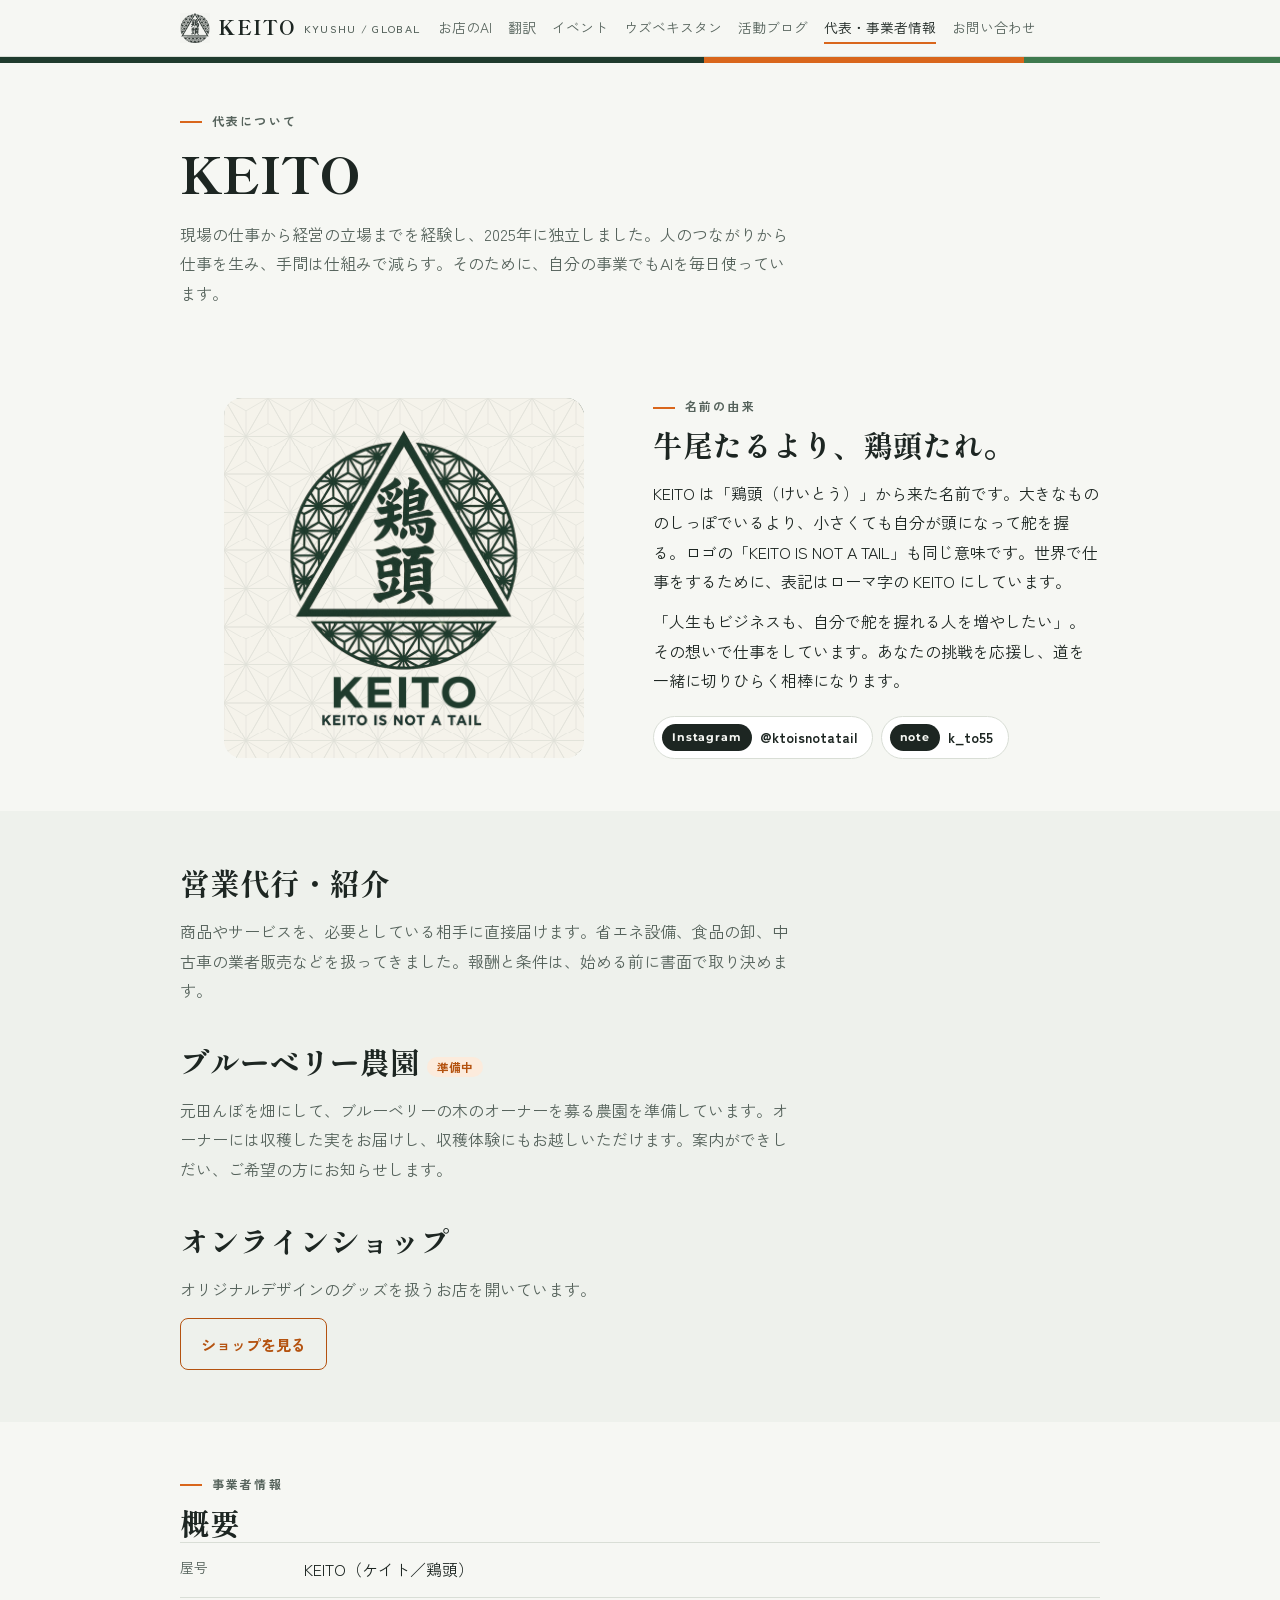
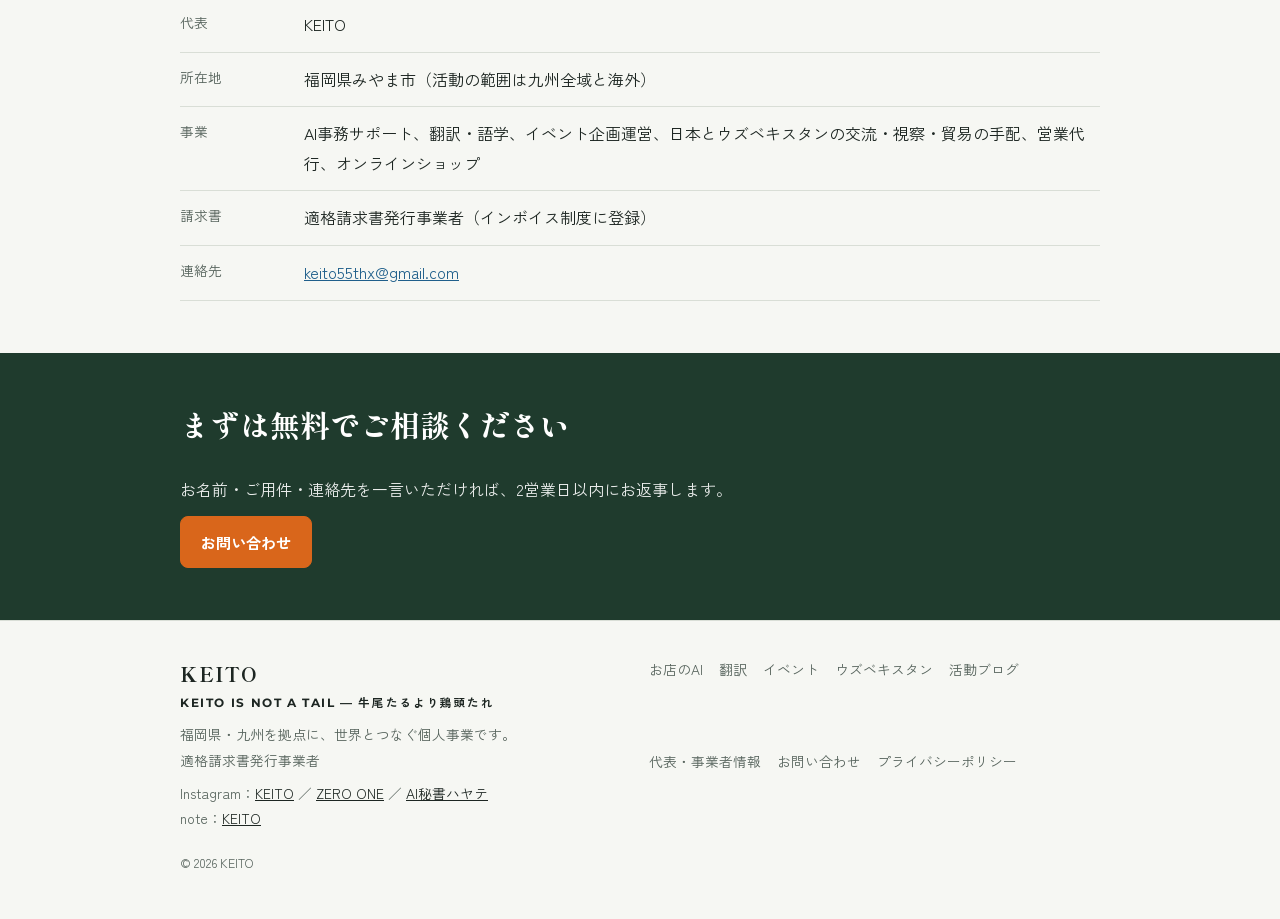
==== commit 15250d80: "トップのロゴが iPhone で白い四角になる件を修正（画像の filter をやめ、PNG を標準形式に） Co-Authored-By: Claude Fable 5.2 <noreply@ant" ====
--- a/about/index.html
+++ b/about/index.html
@@ -36,7 +36,7 @@
 </div></header>
 <div class="band" aria-hidden="true"></div>
 <main id="main">
-<section class="pagehead"><div class="gut"><div class="inner"><p class="eyebrow">代表について</p><h1>KEITO</h1><p class="lead">現場の仕事から経営の立場までを経験し、2025年に独立しました。人のつながりから仕事を生み、手間は仕組みで減らす。そのために、自分の事業でもAIを毎日使っています。</p></div></div></section><section><div class="gut"><div class="inner"><div class="origin"><div class="plate"><img src="../assets/keito-logo.png" width="720" height="720" alt="KEITO（鶏頭）のロゴ。KEITO IS NOT A TAIL" loading="lazy"></div><div><p class="eyebrow">名前の由来</p><h2>牛尾たるより、鶏頭たれ。</h2><p>KEITO は「鶏頭（けいとう）」から来た名前です。大きなもののしっぽでいるより、小さくても自分が頭になって舵を握る。ロゴの「KEITO IS NOT A TAIL」も同じ意味です。世界で仕事をするために、表記はローマ字の KEITO にしています。</p><p style="margin-top:10px">「人生もビジネスも、自分で舵を握れる人を増やしたい」。その想いで仕事をしています。あなたの挑戦を応援し、道を一緒に切りひらく相棒になります。</p><p class="snsrow"><a class="sns" href="https://www.instagram.com/ktoisnotatail/" target="_blank" rel="noopener"><b>Instagram</b>@ktoisnotatail</a><a class="sns" href="https://note.com/k_to55" target="_blank" rel="noopener"><b>note</b>k_to55</a></p></div></div></div></div></section><section class="sec-alt"><div class="gut"><div class="inner"><h2 id="sales">営業代行・紹介</h2><p class="lead">商品やサービスを、必要としている相手に直接届けます。省エネ設備、食品の卸、中古車の業者販売などを扱ってきました。報酬と条件は、始める前に書面で取り決めます。</p><h2 id="farm">ブルーベリー農園 <span class="chip soon">準備中</span></h2><p class="lead">元田んぼを畑にして、ブルーベリーの木のオーナーを募る農園を準備しています。オーナーには収穫した実をお届けし、収穫体験にもお越しいただけます。案内ができしだい、ご希望の方にお知らせします。</p><h2 id="shop">オンラインショップ</h2><p class="lead">オリジナルデザインのグッズを扱うお店を開いています。</p><p style="margin-top:14px"><a class="btn" href="https://keito420asanoha.paintory.com/" target="_blank" rel="noopener">ショップを見る</a></p></div></div></section><section><div class="gut"><div class="inner"><p class="eyebrow">事業者情報</p><h2>概要</h2><dl class="table"><div><dt>屋号</dt><dd>KEITO（ケイト／鶏頭）</dd></div><div><dt>代表</dt><dd>KEITO</dd></div><div><dt>所在地</dt><dd>福岡県みやま市（活動の範囲は九州全域と海外）</dd></div><div><dt>事業</dt><dd>AI事務サポート、翻訳・語学、イベント企画運営、日本とウズベキスタンの交流・視察・貿易の手配、営業代行、オンラインショップ</dd></div><div><dt>請求書</dt><dd>適格請求書発行事業者（インボイス制度に登録）</dd></div><div><dt>連絡先</dt><dd><a href="mailto:keito55thx@gmail.com?subject=%E3%81%8A%E5%95%8F%E3%81%84%E5%90%88%E3%82%8F%E3%81%9B">keito55thx@gmail.com</a></dd></div></dl></div></div></section><section class="sec-cta"><div class="gut"><div class="inner"><div class="cta"><h2>まずは無料でご相談ください</h2><p>お名前・ご用件・連絡先を一言いただければ、2営業日以内にお返事します。</p><a class="btn solid" href="../contact/">お問い合わせ</a></div></div></div></section>
+<section class="pagehead"><div class="gut"><div class="inner"><p class="eyebrow">代表について</p><h1>KEITO</h1><p class="lead">現場の仕事から経営の立場までを経験し、2025年に独立しました。人のつながりから仕事を生み、手間は仕組みで減らす。そのために、自分の事業でもAIを毎日使っています。</p></div></div></section><section><div class="gut"><div class="inner"><div class="origin"><div class="plate"><img src="../assets/keito-logo.png" width="640" height="640" alt="KEITO（鶏頭）のロゴ。KEITO IS NOT A TAIL" loading="lazy"></div><div><p class="eyebrow">名前の由来</p><h2>牛尾たるより、鶏頭たれ。</h2><p>KEITO は「鶏頭（けいとう）」から来た名前です。大きなもののしっぽでいるより、小さくても自分が頭になって舵を握る。ロゴの「KEITO IS NOT A TAIL」も同じ意味です。世界で仕事をするために、表記はローマ字の KEITO にしています。</p><p style="margin-top:10px">「人生もビジネスも、自分で舵を握れる人を増やしたい」。その想いで仕事をしています。あなたの挑戦を応援し、道を一緒に切りひらく相棒になります。</p><p class="snsrow"><a class="sns" href="https://www.instagram.com/ktoisnotatail/" target="_blank" rel="noopener"><b>Instagram</b>@ktoisnotatail</a><a class="sns" href="https://note.com/k_to55" target="_blank" rel="noopener"><b>note</b>k_to55</a></p></div></div></div></div></section><section class="sec-alt"><div class="gut"><div class="inner"><h2 id="sales">営業代行・紹介</h2><p class="lead">商品やサービスを、必要としている相手に直接届けます。省エネ設備、食品の卸、中古車の業者販売などを扱ってきました。報酬と条件は、始める前に書面で取り決めます。</p><h2 id="farm">ブルーベリー農園 <span class="chip soon">準備中</span></h2><p class="lead">元田んぼを畑にして、ブルーベリーの木のオーナーを募る農園を準備しています。オーナーには収穫した実をお届けし、収穫体験にもお越しいただけます。案内ができしだい、ご希望の方にお知らせします。</p><h2 id="shop">オンラインショップ</h2><p class="lead">オリジナルデザインのグッズを扱うお店を開いています。</p><p style="margin-top:14px"><a class="btn" href="https://keito420asanoha.paintory.com/" target="_blank" rel="noopener">ショップを見る</a></p></div></div></section><section><div class="gut"><div class="inner"><p class="eyebrow">事業者情報</p><h2>概要</h2><dl class="table"><div><dt>屋号</dt><dd>KEITO（ケイト／鶏頭）</dd></div><div><dt>代表</dt><dd>KEITO</dd></div><div><dt>所在地</dt><dd>福岡県みやま市（活動の範囲は九州全域と海外）</dd></div><div><dt>事業</dt><dd>AI事務サポート、翻訳・語学、イベント企画運営、日本とウズベキスタンの交流・視察・貿易の手配、営業代行、オンラインショップ</dd></div><div><dt>請求書</dt><dd>適格請求書発行事業者（インボイス制度に登録）</dd></div><div><dt>連絡先</dt><dd><a href="mailto:keito55thx@gmail.com?subject=%E3%81%8A%E5%95%8F%E3%81%84%E5%90%88%E3%82%8F%E3%81%9B">keito55thx@gmail.com</a></dd></div></dl></div></div></section><section class="sec-cta"><div class="gut"><div class="inner"><div class="cta"><h2>まずは無料でご相談ください</h2><p>お名前・ご用件・連絡先を一言いただければ、2営業日以内にお返事します。</p><a class="btn solid" href="../contact/">お問い合わせ</a></div></div></div></section>
 </main>
 <footer class="foot gut"><div class="inner">
   <div class="foot-grid">
--- a/assets/style.css
+++ b/assets/style.css
@@ -155,7 +155,10 @@
 .khero{position:relative;overflow:hidden;isolation:isolate;text-align:center;color:#f5f3ec;padding-block:36px 60px;background:radial-gradient(120% 80% at 50% 22%,#2b5a43 0,#17301f 48%,#0c1711 100%)}
 .khero::before{content:"";position:absolute;inset:0;z-index:-2;background:url("data:image/svg+xml,%3Csvg xmlns='http://www.w3.org/2000/svg' width='44' height='76.21' viewBox='0 0 44 76.21'%3E%3Cpath d='M-22.0 -38.1L22.0 -38.1M22.0 -38.1L0.0 0.0M0.0 0.0L-22.0 -38.1M-22.0 -38.1L0.0 -25.4M22.0 -38.1L0.0 -25.4M0.0 0.0L0.0 -25.4M22.0 -38.1L0.0 0.0M0.0 0.0L44.0 0.0M44.0 0.0L22.0 -38.1M22.0 -38.1L22.0 -12.7M0.0 0.0L22.0 -12.7M44.0 0.0L22.0 -12.7M22.0 -38.1L66.0 -38.1M66.0 -38.1L44.0 0.0M44.0 0.0L22.0 -38.1M22.0 -38.1L44.0 -25.4M66.0 -38.1L44.0 -25.4M44.0 0.0L44.0 -25.4M66.0 -38.1L44.0 0.0M44.0 0.0L88.0 0.0M88.0 0.0L66.0 -38.1M66.0 -38.1L66.0 -12.7M44.0 0.0L66.0 -12.7M88.0 0.0L66.0 -12.7M66.0 -38.1L110.0 -38.1M110.0 -38.1L88.0 0.0M88.0 0.0L66.0 -38.1M66.0 -38.1L88.0 -25.4M110.0 -38.1L88.0 -25.4M88.0 0.0L88.0 -25.4M110.0 -38.1L88.0 0.0M88.0 0.0L132.0 0.0M132.0 0.0L110.0 -38.1M110.0 -38.1L110.0 -12.7M88.0 0.0L110.0 -12.7M132.0 0.0L110.0 -12.7M110.0 -38.1L154.0 -38.1M154.0 -38.1L132.0 0.0M132.0 0.0L110.0 -38.1M110.0 -38.1L132.0 -25.4M154.0 -38.1L132.0 -25.4M132.0 0.0L132.0 -25.4M154.0 -38.1L132.0 0.0M132.0 0.0L176.0 0.0M176.0 0.0L154.0 -38.1M154.0 -38.1L154.0 -12.7M132.0 0.0L154.0 -12.7M176.0 0.0L154.0 -12.7M-44.0 0.0L0.0 0.0M0.0 0.0L-22.0 38.1M-22.0 38.1L-44.0 0.0M-44.0 0.0L-22.0 12.7M0.0 0.0L-22.0 12.7M-22.0 38.1L-22.0 12.7M0.0 0.0L-22.0 38.1M-22.0 38.1L22.0 38.1M22.0 38.1L0.0 0.0M0.0 0.0L0.0 25.4M-22.0 38.1L0.0 25.4M22.0 38.1L0.0 25.4M0.0 0.0L44.0 0.0M44.0 0.0L22.0 38.1M22.0 38.1L0.0 0.0M0.0 0.0L22.0 12.7M44.0 0.0L22.0 12.7M22.0 38.1L22.0 12.7M44.0 0.0L22.0 38.1M22.0 38.1L66.0 38.1M66.0 38.1L44.0 0.0M44.0 0.0L44.0 25.4M22.0 38.1L44.0 25.4M66.0 38.1L44.0 25.4M44.0 0.0L88.0 0.0M88.0 0.0L66.0 38.1M66.0 38.1L44.0 0.0M44.0 0.0L66.0 12.7M88.0 0.0L66.0 12.7M66.0 38.1L66.0 12.7M88.0 0.0L66.0 38.1M66.0 38.1L110.0 38.1M110.0 38.1L88.0 0.0M88.0 0.0L88.0 25.4M66.0 38.1L88.0 25.4M110.0 38.1L88.0 25.4M88.0 0.0L132.0 0.0M132.0 0.0L110.0 38.1M110.0 38.1L88.0 0.0M88.0 0.0L110.0 12.7M132.0 0.0L110.0 12.7M110.0 38.1L110.0 12.7M132.0 0.0L110.0 38.1M110.0 38.1L154.0 38.1M154.0 38.1L132.0 0.0M132.0 0.0L132.0 25.4M110.0 38.1L132.0 25.4M154.0 38.1L132.0 25.4M-22.0 38.1L22.0 38.1M22.0 38.1L0.0 76.2M0.0 76.2L-22.0 38.1M-22.0 38.1L0.0 50.8M22.0 38.1L0.0 50.8M0.0 76.2L0.0 50.8M22.0 38.1L0.0 76.2M0.0 76.2L44.0 76.2M44.0 76.2L22.0 38.1M22.0 38.1L22.0 63.5M0.0 76.2L22.0 63.5M44.0 76.2L22.0 63.5M22.0 38.1L66.0 38.1M66.0 38.1L44.0 76.2M44.0 76.2L22.0 38.1M22.0 38.1L44.0 50.8M66.0 38.1L44.0 50.8M44.0 76.2L44.0 50.8M66.0 38.1L44.0 76.2M44.0 76.2L88.0 76.2M88.0 76.2L66.0 38.1M66.0 38.1L66.0 63.5M44.0 76.2L66.0 63.5M88.0 76.2L66.0 63.5M66.0 38.1L110.0 38.1M110.0 38.1L88.0 76.2M88.0 76.2L66.0 38.1M66.0 38.1L88.0 50.8M110.0 38.1L88.0 50.8M88.0 76.2L88.0 50.8M110.0 38.1L88.0 76.2M88.0 76.2L132.0 76.2M132.0 76.2L110.0 38.1M110.0 38.1L110.0 63.5M88.0 76.2L110.0 63.5M132.0 76.2L110.0 63.5M110.0 38.1L154.0 38.1M154.0 38.1L132.0 76.2M132.0 76.2L110.0 38.1M110.0 38.1L132.0 50.8M154.0 38.1L132.0 50.8M132.0 76.2L132.0 50.8M154.0 38.1L132.0 76.2M132.0 76.2L176.0 76.2M176.0 76.2L154.0 38.1M154.0 38.1L154.0 63.5M132.0 76.2L154.0 63.5M176.0 76.2L154.0 63.5M-44.0 76.2L0.0 76.2M0.0 76.2L-22.0 114.3M-22.0 114.3L-44.0 76.2M-44.0 76.2L-22.0 88.9M0.0 76.2L-22.0 88.9M-22.0 114.3L-22.0 88.9M0.0 76.2L-22.0 114.3M-22.0 114.3L22.0 114.3M22.0 114.3L0.0 76.2M0.0 76.2L0.0 101.6M-22.0 114.3L0.0 101.6M22.0 114.3L0.0 101.6M0.0 76.2L44.0 76.2M44.0 76.2L22.0 114.3M22.0 114.3L0.0 76.2M0.0 76.2L22.0 88.9M44.0 76.2L22.0 88.9M22.0 114.3L22.0 88.9M44.0 76.2L22.0 114.3M22.0 114.3L66.0 114.3M66.0 114.3L44.0 76.2M44.0 76.2L44.0 101.6M22.0 114.3L44.0 101.6M66.0 114.3L44.0 101.6M44.0 76.2L88.0 76.2M88.0 76.2L66.0 114.3M66.0 114.3L44.0 76.2M44.0 76.2L66.0 88.9M88.0 76.2L66.0 88.9M66.0 114.3L66.0 88.9M88.0 76.2L66.0 114.3M66.0 114.3L110.0 114.3M110.0 114.3L88.0 76.2M88.0 76.2L88.0 101.6M66.0 114.3L88.0 101.6M110.0 114.3L88.0 101.6M88.0 76.2L132.0 76.2M132.0 76.2L110.0 114.3M110.0 114.3L88.0 76.2M88.0 76.2L110.0 88.9M132.0 76.2L110.0 88.9M110.0 114.3L110.0 88.9M132.0 76.2L110.0 114.3M110.0 114.3L154.0 114.3M154.0 114.3L132.0 76.2M132.0 76.2L132.0 101.6M110.0 114.3L132.0 101.6M154.0 114.3L132.0 101.6' fill='none' stroke='%23f5f3ec' stroke-width='.7'/%3E%3C/svg%3E");opacity:.13;-webkit-mask:radial-gradient(90% 70% at 50% 26%,#000 20%,transparent 80%);mask:radial-gradient(90% 70% at 50% 26%,#000 20%,transparent 80%)}
 .khero canvas{position:absolute;inset:0;width:100%;height:100%;z-index:-1;pointer-events:none}
-.klogo{display:block;width:min(68vw,330px);height:auto;margin:0 auto 20px;filter:drop-shadow(0 0 26px rgba(245,243,236,.28))}
+/* 2026-11-18 15時 直し: iPhone でロゴが白い四角になった → 画像に filter を使わない。光は後ろの丸いぼかしで出す */
+.klogo{position:relative;width:min(68vw,330px);margin:0 auto 20px}
+.klogo::before{content:"";position:absolute;inset:-16%;border-radius:50%;background:radial-gradient(closest-side,rgba(245,243,236,.24),rgba(245,243,236,0) 72%);pointer-events:none}
+.klogo img{position:relative;display:block;width:100%;height:auto}
 .khero .eyebrow{justify-content:center;color:#c8d4cb}
 .khero h1{font-size:clamp(1.75rem,6vw,3rem)}
 .khero h1 .m{color:#f6a465}.khero h1 .t{color:#9fdcc4}
@@ -168,11 +171,13 @@
 .khero .facts dt{color:#b9c7bd}
 @media (prefers-reduced-motion:no-preference){
   .js .klogo{animation:kpop 1.7s cubic-bezier(.16,.84,.24,1) .25s both}
+  .js .klogo::before{animation:kglow 2.2s ease .9s both}
   .js .khero .rise{animation:krise .9s ease 1.55s both}
   .js .khero .rise:nth-of-type(2){animation-delay:1.7s}
   .js .khero .lead.rise{animation-delay:1.85s}.js .khero .actions.rise{animation-delay:2s}.js .khero .facts.rise{animation-delay:2.15s}
 }
-@keyframes kpop{0%{transform:scale(.02);opacity:0;filter:blur(16px) drop-shadow(0 0 0 rgba(245,243,236,0))}45%{opacity:1}72%{transform:scale(1.09);filter:blur(0) drop-shadow(0 0 60px rgba(245,243,236,.75))}100%{transform:scale(1);filter:blur(0) drop-shadow(0 0 26px rgba(245,243,236,.28))}}
+@keyframes kpop{0%{transform:scale(.02);opacity:0}45%{opacity:1}72%{transform:scale(1.09)}100%{transform:scale(1);opacity:1}}
+@keyframes kglow{0%{opacity:0}35%{opacity:2.2}100%{opacity:1}}
 @keyframes krise{from{opacity:0;transform:translateY(18px)}to{opacity:1;transform:none}}
 /* 名前の由来 */
 .origin{display:grid;gap:26px;align-items:center;grid-template-columns:repeat(auto-fit,minmax(min(100%,260px),1fr))}
